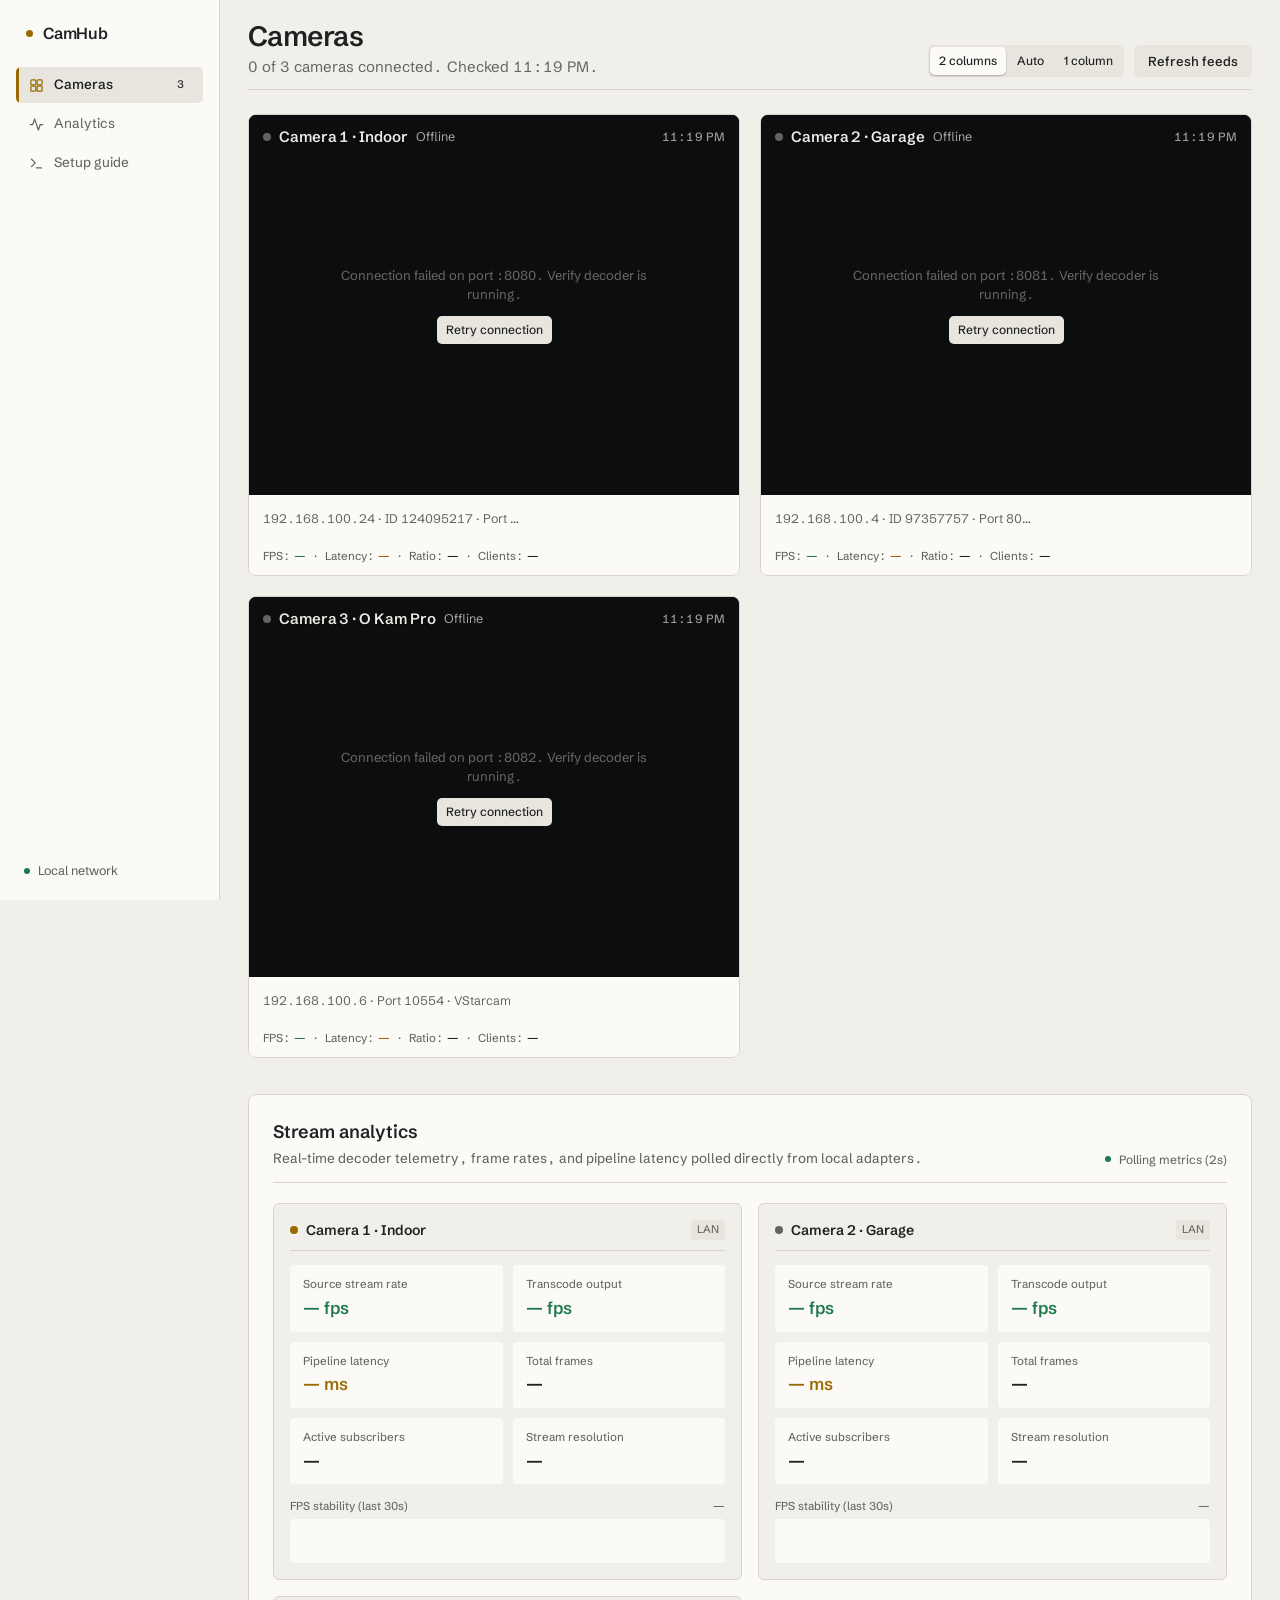
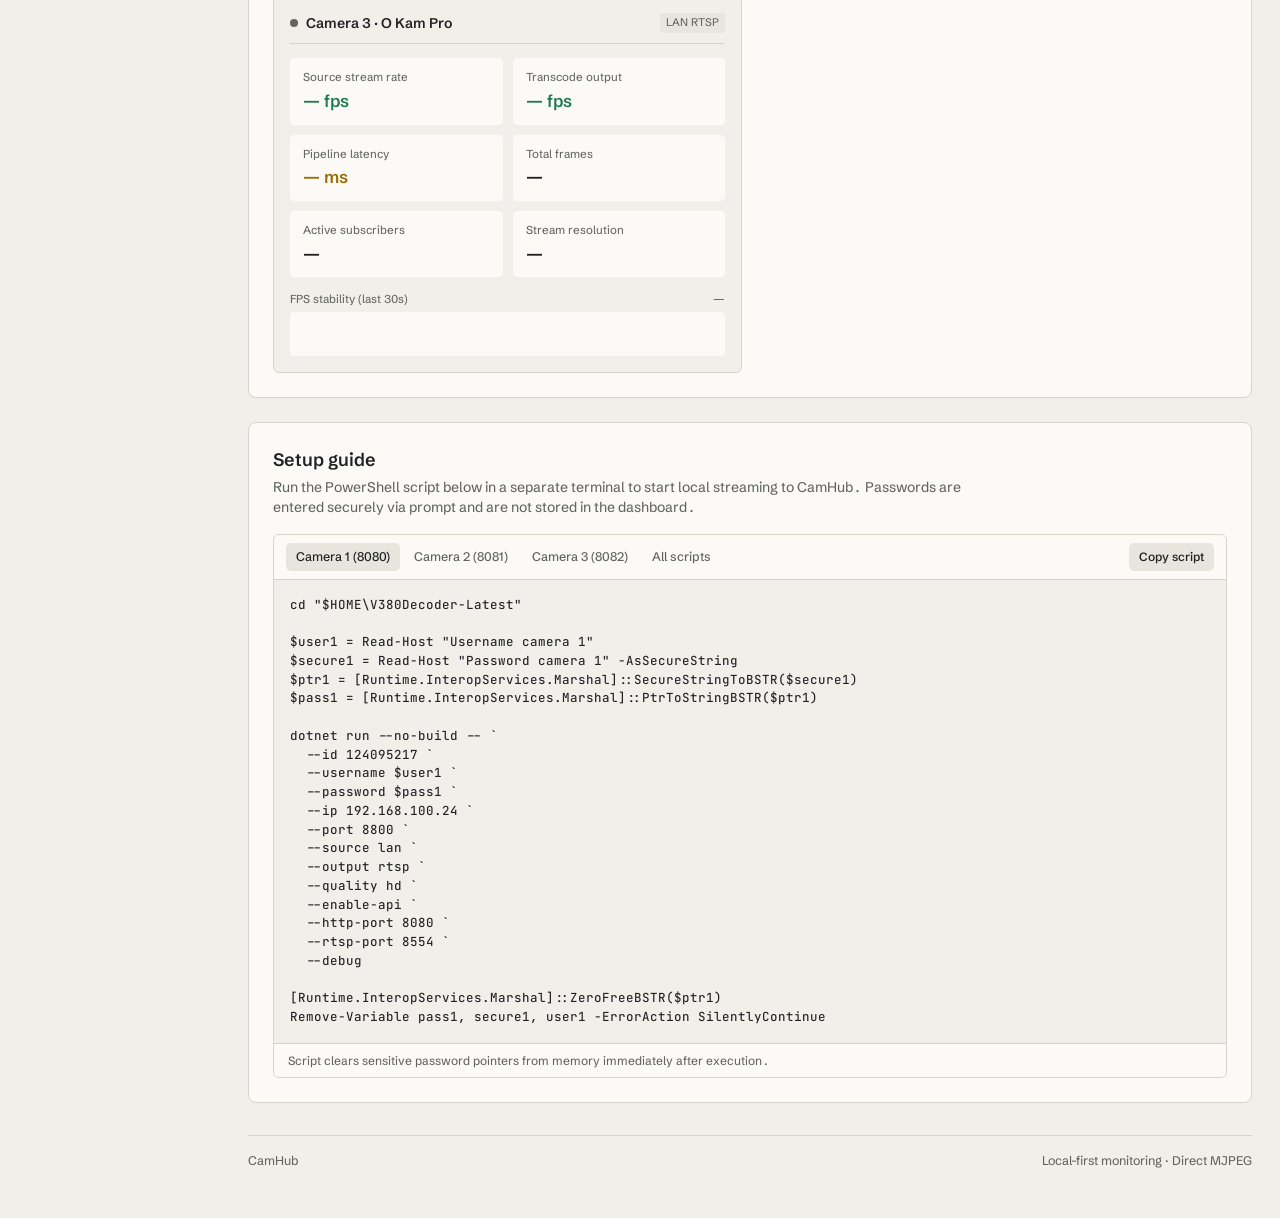
==== index.html @ 79a387f8 "feat(okam): integrate O-Kam Pro / VStarcam camera with local RTSP-to-MJPEG adapter on port 8082" ====
<!doctype html>
<html lang="en">
<head>
  <meta charset="utf-8" />
  <meta name="viewport" content="width=device-width, initial-scale=1" />
  <meta name="theme-color" content="#1a1c1e" />
  <title>CamHub</title>
  <link rel="preconnect" href="https://fonts.googleapis.com">
  <link rel="preconnect" href="https://fonts.gstatic.com" crossorigin>
  <link href="https://fonts.googleapis.com/css2?family=Schibsted+Grotesk:ital,wght@0,400..900;1,400..900&family=JetBrains+Mono:wght@400;500&display=swap" rel="stylesheet">
  <link rel="stylesheet" href="styles.css" />
</head>
<body>
  <div class="app-shell">
    <aside class="sidebar">
      <div class="brand">
        <span class="brand-dot"></span>
        <span class="brand-title">CamHub</span>
      </div>

      <nav class="nav" aria-label="Main navigation">
        <a class="nav-link active" href="#overview">
          <span class="nav-icon">
            <svg width="15" height="15" viewBox="0 0 24 24" fill="none" stroke="currentColor" stroke-width="2" stroke-linecap="round" stroke-linejoin="round">
              <rect x="3" y="3" width="8" height="8" rx="1.5"></rect>
              <rect x="13" y="3" width="8" height="8" rx="1.5"></rect>
              <rect x="3" y="13" width="8" height="8" rx="1.5"></rect>
              <rect x="13" y="13" width="8" height="8" rx="1.5"></rect>
            </svg>
          </span>
          <span class="nav-label">Cameras</span>
          <span class="nav-count" id="nav-camera-count">3</span>
        </a>
        <a class="nav-link" href="#analytics">
          <span class="nav-icon">
            <svg width="15" height="15" viewBox="0 0 24 24" fill="none" stroke="currentColor" stroke-width="2" stroke-linecap="round" stroke-linejoin="round">
              <polyline points="22 12 18 12 15 21 9 3 6 12 2 12"></polyline>
            </svg>
          </span>
          <span class="nav-label">Analytics</span>
        </a>
        <a class="nav-link" href="#setup">
          <span class="nav-icon">
            <svg width="15" height="15" viewBox="0 0 24 24" fill="none" stroke="currentColor" stroke-width="2" stroke-linecap="round" stroke-linejoin="round">
              <polyline points="4 17 10 11 4 5"></polyline>
              <line x1="12" y1="19" x2="20" y2="19"></line>
            </svg>
          </span>
          <span class="nav-label">Setup guide</span>
        </a>
      </nav>

      <div class="sidebar-bottom">
        <div class="mode-pill">
          <span class="mode-dot"></span>
          <span class="mode-text">Local network</span>
        </div>
      </div>
    </aside>

    <main class="main-content" id="overview">
      <header class="topbar">
        <div class="topbar-main">
          <h1 class="page-title">Cameras</h1>
          <p class="status-sentence" id="status-sentence">Checking camera feeds…</p>
        </div>
        <div class="topbar-actions">
          <div class="view-switch" role="group" aria-label="Grid layout">
            <button class="button button-small view-btn active" data-layout="2col" type="button" title="Large dual feed view">2 columns</button>
            <button class="button button-small view-btn" data-layout="auto" type="button" title="Adaptive grid">Auto</button>
            <button class="button button-small view-btn" data-layout="1col" type="button" title="Single column cinema view">1 column</button>
          </div>
          <button class="button" id="refresh-all" type="button">Refresh feeds</button>
        </div>
      </header>

      <section class="camera-grid density-2col" id="camera-grid" aria-label="Camera feeds"></section>

      <section class="analytics-panel" id="analytics">
        <div class="analytics-header">
          <div>
            <h2 class="analytics-title">Stream analytics</h2>
            <p class="analytics-description">Real-time decoder telemetry, frame rates, and pipeline latency polled directly from local adapters.</p>
          </div>
          <div class="analytics-status">
            <span class="analytics-indicator"></span>
            <span class="analytics-status-text" id="analytics-status-text">Polling metrics (2s)</span>
          </div>
        </div>

        <div class="analytics-cards" id="analytics-cards">
          <!-- Dynamically populated per camera -->
        </div>
      </section>

      <section class="setup-panel" id="setup">
        <div class="setup-header">
          <h2 class="setup-title">Setup guide</h2>
          <p class="setup-description">Run the PowerShell script below in a separate terminal to start local streaming to CamHub. Passwords are entered securely via prompt and are not stored in the dashboard.</p>
        </div>
        <div class="setup-code">
          <div class="code-title">
            <div class="code-tabs">
              <button class="code-tab active" data-script-tab="cam1" type="button">Camera 1 (8080)</button>
              <button class="code-tab" data-script-tab="cam2" type="button">Camera 2 (8081)</button>
              <button class="code-tab" data-script-tab="okam" type="button">Camera 3 (8082)</button>
              <button class="code-tab" data-script-tab="all" type="button">All scripts</button>
            </div>
            <button class="button code-copy-btn" id="copy-script-btn" type="button">Copy script</button>
          </div>
          <pre><code id="setup-script-code"></code></pre>
          <div class="code-note">Script clears sensitive password pointers from memory immediately after execution.</div>
        </div>
      </section>

      <footer class="footer">
        <span>CamHub</span>
        <span>Local-first monitoring · Direct MJPEG</span>
      </footer>
    </main>
  </div>

  <dialog id="config-dialog" class="config-dialog">
    <form method="dialog" id="config-form">
      <div class="dialog-head">
        <h2 id="dialog-title">Configure camera</h2>
        <button class="icon-button" value="cancel" aria-label="Close" type="button" id="close-dialog-btn">✕</button>
      </div>
      <input type="hidden" id="camera-id" />

      <div class="form-group">
        <label for="camera-name">Display name</label>
        <input id="camera-name" maxlength="60" required placeholder="e.g. Camera 1 · Indoor" />
      </div>

      <div class="form-group">
        <label for="camera-location">Details line</label>
        <input id="camera-location" maxlength="80" required placeholder="e.g. 192.168.100.24 · ID 124095217 · Port 8080" />
      </div>

      <div class="form-group">
        <label for="camera-brand">Brand / adapter</label>
        <input id="camera-brand" maxlength="60" required placeholder="e.g. V380 Pro / V380Decoder" />
      </div>

      <div class="form-group">
        <label for="camera-url">Stream URL (MJPEG)</label>
        <input id="camera-url" type="url" placeholder="http://192.168.100.11:8080/stream.mjpg" />
      </div>

      <div class="form-group">
        <label for="camera-snapshot">Snapshot URL (optional)</label>
        <input id="camera-snapshot" type="url" placeholder="http://192.168.100.11:8080/snapshot" />
      </div>

      <p class="form-hint">Settings are saved locally in this browser. Never enter a URL containing passwords.</p>

      <div class="dialog-actions">
        <button class="button" value="cancel" type="button" id="cancel-dialog-btn">Cancel</button>
        <button class="button button-accent" id="save-camera" type="submit">Save camera</button>
      </div>
    </form>
  </dialog>

  <script src="app.js"></script>
</body>
</html>
---- styles.css ----
/* CamHub — Design System Inspiration
   Graphite quiet control room. Feeds are primary.
   Sentence case everywhere. No glows or gradients. */

:root {
  color-scheme: dark;
  --bg: #1a1c1e;
  --panel: #222527;
  --raise: #2a2d30;
  --raise-hover: #32363a;
  --line: #34383b;
  --line-light: #44494e;
  --text: #ece9e3;
  --muted: #9b9e9a;
  --live: #6fcf97;
  --accent: #e9b44c;
  --video: #0c0d0e;
  --shadow: 0 1px 0 rgb(0 0 0 / .25), 0 8px 24px -12px rgb(0 0 0 / .5);

  --font-sans: 'Schibsted Grotesk', system-ui, -apple-system, BlinkMacSystemFont, 'Segoe UI', Roboto, sans-serif;
  --font-mono: 'JetBrains Mono', ui-monospace, SFMono-Regular, Menlo, Monaco, Consolas, monospace;

  --radius-ctrl: 5px;
  --radius-tile: 8px;
  --radius-dot: 999px;
  --rail-width: 220px;
}

@media (prefers-color-scheme: light) {
  :root {
    color-scheme: light;
    --bg: #f1efea;
    --panel: #fbfaf7;
    --raise: #e8e5de;
    --raise-hover: #dfdbd2;
    --line: #d8d4cb;
    --line-light: #c8c3b8;
    --text: #1f2123;
    --muted: #62655f;
    --live: #1f7a4d;
    --accent: #9a6a00;
    --video: #0c0d0e;
    --shadow: 0 1px 0 rgb(0 0 0 / .08), 0 8px 24px -12px rgb(0 0 0 / .15);
  }
}

*, *::before, *::after {
  box-sizing: border-box;
}

html {
  scroll-behavior: smooth;
  font-size: 14px;
}

body {
  margin: 0;
  background-color: var(--bg);
  color: var(--text);
  font-family: var(--font-sans);
  font-size: 14px;
  font-weight: 450;
  line-height: 1.45;
  font-variant-numeric: tabular-nums;
  -webkit-font-smoothing: antialiased;
  -moz-osx-font-smoothing: grayscale;
}

/* App Shell */
.app-shell {
  display: grid;
  grid-template-columns: var(--rail-width) minmax(0, 1fr);
  min-height: 100vh;
}

/* 220px Rail / Sidebar */
.sidebar {
  background-color: var(--panel);
  border-right: 1px solid var(--line);
  padding: 24px 16px 20px;
  display: flex;
  flex-direction: column;
  position: sticky;
  top: 0;
  height: 100vh;
  user-select: none;
}

.brand {
  display: flex;
  align-items: center;
  gap: 10px;
  margin-bottom: 24px;
  padding: 0 10px;
}

.brand-dot {
  width: 7px;
  height: 7px;
  border-radius: var(--radius-dot);
  background-color: var(--accent);
}

.brand-title {
  font-size: 16px;
  font-weight: 600;
  line-height: 1.2;
  letter-spacing: -0.015em;
  color: var(--text);
}

.nav {
  display: flex;
  flex-direction: column;
  gap: 3px;
}

.nav-link {
  height: 36px;
  display: flex;
  align-items: center;
  gap: 10px;
  padding: 0 12px;
  border-radius: var(--radius-ctrl);
  color: var(--muted);
  text-decoration: none;
  font-size: 13.5px;
  font-weight: 450;
  transition: background-color 0.12s ease, color 0.12s ease;
  position: relative;
  overflow: hidden;
  user-select: none;
}

.nav-link:hover {
  background-color: var(--raise);
  color: var(--text);
}

.nav-link.active {
  background-color: var(--raise);
  color: var(--text);
  font-weight: 550;
}

.nav-link.active::before {
  content: "";
  position: absolute;
  left: 0;
  top: 0;
  bottom: 0;
  width: 3px;
  background-color: var(--accent);
}

.nav-icon {
  width: 16px;
  height: 16px;
  display: flex;
  align-items: center;
  justify-content: center;
  color: var(--muted);
  flex-shrink: 0;
  transition: color 0.12s ease;
}

.nav-link:hover .nav-icon {
  color: var(--text);
}

.nav-link.active .nav-icon {
  color: var(--accent);
}

.nav-label {
  flex: 1;
  white-space: nowrap;
}

.nav-count {
  font-size: 11px;
  font-weight: 500;
  font-variant-numeric: tabular-nums;
  color: var(--muted);
  background: rgba(255, 255, 255, 0.05);
  padding: 1px 6px;
  border-radius: var(--radius-dot);
  border: 1px solid rgba(255, 255, 255, 0.04);
}

.nav-link.active .nav-count {
  color: var(--text);
  background: rgba(255, 255, 255, 0.1);
}

.sidebar-bottom {
  margin-top: auto;
  padding: 12px 8px 0;
}

.mode-pill {
  display: inline-flex;
  align-items: center;
  gap: 8px;
  font-size: 12.5px;
  color: var(--muted);
}

.mode-dot {
  width: 6px;
  height: 6px;
  border-radius: var(--radius-dot);
  background-color: var(--live);
}

/* Expanded Main Content Area */
.main-content {
  padding: 20px 28px 48px;
  display: flex;
  flex-direction: column;
  gap: 24px;
  width: 100%;
  max-width: none;
}

/* One-line Header */
.topbar {
  display: flex;
  align-items: flex-end;
  justify-content: space-between;
  gap: 16px;
  padding-bottom: 12px;
  border-bottom: 1px solid var(--line);
}

.topbar-main {
  display: flex;
  flex-direction: column;
  gap: 4px;
}

.page-title {
  margin: 0;
  font-size: 28px;
  font-weight: 600;
  line-height: 1.15;
  letter-spacing: -0.02em;
  text-wrap: balance;
  color: var(--text);
}

.status-sentence {
  margin: 0;
  font-size: 15px;
  font-weight: 400;
  line-height: 1.4;
  color: var(--muted);
}

.topbar-actions {
  display: flex;
  align-items: center;
  gap: 10px;
}

/* View Switcher */
.view-switch {
  display: inline-flex;
  align-items: center;
  background-color: var(--raise);
  border-radius: var(--radius-ctrl);
  padding: 2px;
  gap: 2px;
}

.view-btn {
  height: 28px;
  padding: 0 10px;
  border-radius: 4px;
  background: transparent;
  color: var(--muted);
  border: none;
  font-family: inherit;
  font-size: 12px;
  font-weight: 500;
  cursor: pointer;
  transition: background-color 0.12s ease, color 0.12s ease;
}

.view-btn:hover {
  color: var(--text);
}

.view-btn.active {
  background-color: var(--panel);
  color: var(--text);
  box-shadow: 0 1px 2px rgba(0, 0, 0, 0.25);
}

/* Buttons */
.button {
  height: 32px;
  padding: 0 14px;
  border-radius: var(--radius-ctrl);
  background-color: var(--raise);
  color: var(--text);
  border: none;
  font-family: inherit;
  font-size: 13px;
  font-weight: 550;
  line-height: 1;
  display: inline-flex;
  align-items: center;
  justify-content: center;
  gap: 6px;
  cursor: pointer;
  text-decoration: none;
  transition: background-color 0.12s ease, transform 0.08s ease, outline-color 0.12s ease;
  user-select: none;
}

.button:hover {
  background-color: var(--raise-hover);
}

.button:active {
  transform: scale(0.96);
}

.button:focus-visible {
  outline: 2px solid var(--accent);
  outline-offset: 2px;
}

.button-small {
  height: 28px;
  padding: 0 9px;
  font-size: 12px;
  font-weight: 500;
  border-radius: var(--radius-ctrl);
}

.button-accent {
  background-color: var(--accent);
  color: #1a1c1e;
}

.button-accent:hover {
  filter: brightness(1.08);
}

.icon-button {
  width: 32px;
  height: 32px;
  border-radius: var(--radius-ctrl);
  background-color: transparent;
  color: var(--muted);
  border: none;
  display: grid;
  place-items: center;
  cursor: pointer;
  font-size: 14px;
  transition: background-color 0.12s ease, color 0.12s ease;
}

.icon-button:hover {
  background-color: var(--raise);
  color: var(--text);
}

.icon-button:focus-visible {
  outline: 2px solid var(--accent);
  outline-offset: 2px;
}

/* Feed Grid with Layout Densities */
.camera-grid {
  display: grid;
  gap: 20px;
  align-items: start;
}

.camera-grid.density-2col {
  grid-template-columns: repeat(2, minmax(0, 1fr));
}

.camera-grid.density-auto {
  grid-template-columns: repeat(auto-fit, minmax(420px, 1fr));
}

.camera-grid.density-1col {
  grid-template-columns: 1fr;
  max-width: 1100px;
  margin: 0 auto;
  width: 100%;
}

/* Feed Tile */
.camera-card {
  background-color: var(--panel);
  border: 1px solid var(--line);
  border-radius: var(--radius-tile);
  overflow: hidden;
  display: flex;
  flex-direction: column;
  transition: border-color 0.15s ease, box-shadow 0.15s ease;
  position: relative;
}

.camera-card:hover {
  border-color: var(--line-light);
  box-shadow: var(--shadow);
}

/* Focus mode: full row expansion */
.camera-card.is-focused {
  grid-column: 1 / -1 !important;
}

.camera-card.is-unconfigured {
  border-style: dashed;
}

/* Video Frame Area: Adaptive Stream Ratio */
.video-container {
  background-color: var(--video);
  position: relative;
  width: 100%;
  display: flex;
  align-items: center;
  justify-content: center;
  overflow: hidden;
  outline: 1px solid rgba(255, 255, 255, 0.1);
  aspect-ratio: var(--stream-ratio, auto);
  min-height: 380px;
  max-height: 82vh;
  cursor: pointer;
}

.camera-card.is-focused .video-container {
  max-height: 85vh;
  min-height: 480px;
}

.camera-feed {
  width: 100%;
  height: 100%;
  object-fit: contain;
  display: block;
}

.camera-feed.is-hidden {
  display: none;
}

/* Top Scrim with Title & Status Overlay */
.tile-scrim {
  position: absolute;
  top: 0;
  left: 0;
  right: 0;
  background: linear-gradient(to bottom, rgba(12, 13, 14, 0.85) 0%, rgba(12, 13, 14, 0) 100%);
  padding: 12px 14px 28px;
  pointer-events: none;
  z-index: 2;
}

.tile-status-bar {
  display: flex;
  align-items: center;
  justify-content: space-between;
  gap: 12px;
}

.tile-title-group {
  display: flex;
  align-items: center;
  gap: 8px;
  min-width: 0;
}

.status-dot {
  width: 8px;
  height: 8px;
  border-radius: var(--radius-dot);
  background-color: var(--muted);
  flex-shrink: 0;
}

.status-dot.online {
  background-color: var(--live);
}

.status-dot.connecting {
  background-color: var(--accent);
}

.status-dot.offline,
.status-dot.unconfigured {
  background-color: var(--muted);
}

.tile-title {
  margin: 0;
  font-size: 15px;
  font-weight: 600;
  line-height: 1.3;
  letter-spacing: -0.005em;
  color: #ece9e3;
  white-space: nowrap;
  overflow: hidden;
  text-overflow: ellipsis;
  text-shadow: 0 1px 2px rgba(0, 0, 0, 0.6);
}

.status-text {
  font-size: 12.5px;
  font-weight: 400;
  color: rgba(236, 233, 227, 0.7);
  white-space: nowrap;
}

.tile-micro-group {
  display: flex;
  align-items: center;
  gap: 8px;
  flex-shrink: 0;
}

.ratio-badge {
  font-size: 11px;
  font-weight: 500;
  color: rgba(236, 233, 227, 0.7);
  background: rgba(255, 255, 255, 0.08);
  padding: 2px 5px;
  border-radius: 3px;
  font-variant-numeric: tabular-nums;
}

.tile-micro {
  font-size: 12px;
  font-weight: 500;
  line-height: 1;
  letter-spacing: 0.01em;
  color: rgba(236, 233, 227, 0.65);
  font-variant-numeric: tabular-nums;
}

/* Offline / Placeholder View */
.feed-placeholder {
  position: absolute;
  inset: 0;
  display: flex;
  flex-direction: column;
  align-items: center;
  justify-content: center;
  padding: 24px;
  text-align: center;
  background-color: var(--video);
  z-index: 1;
}

.feed-placeholder.is-hidden {
  display: none;
}

.placeholder-content {
  display: flex;
  flex-direction: column;
  align-items: center;
  gap: 12px;
  max-width: 320px;
}

.placeholder-message {
  margin: 0;
  font-size: 13px;
  line-height: 1.45;
  color: var(--muted);
}

/* Details Line & Live Telemetry Strip Under Video */
.tile-footer {
  padding: 10px 14px;
  background-color: var(--panel);
  display: flex;
  flex-direction: column;
  gap: 8px;
}

.tile-footer-top {
  display: flex;
  align-items: center;
  justify-content: space-between;
  gap: 12px;
}

.tile-details {
  min-width: 0;
  flex: 1;
}

.details-text {
  font-size: 12.5px;
  font-weight: 400;
  line-height: 1.4;
  color: var(--muted);
  white-space: nowrap;
  overflow: hidden;
  text-overflow: ellipsis;
  display: block;
}

/* Actions reveal on hover/focus */
.tile-actions {
  display: flex;
  align-items: center;
  gap: 6px;
  opacity: 0;
  transition: opacity 0.15s ease;
  flex-shrink: 0;
}

.camera-card:hover .tile-actions,
.camera-card:focus-within .tile-actions {
  opacity: 1;
}

@media (hover: none) {
  .tile-actions {
    opacity: 1;
  }
}

/* Per-tile live telemetry pill bar */
.tile-telemetry {
  display: flex;
  align-items: center;
  gap: 8px;
  padding-top: 6px;
  border-top: 1px solid rgba(255, 255, 255, 0.05);
  font-size: 11.5px;
  color: var(--muted);
  flex-wrap: wrap;
}

.telemetry-item {
  display: inline-flex;
  align-items: center;
  gap: 4px;
}

.telemetry-val {
  color: var(--text);
  font-weight: 500;
  font-variant-numeric: tabular-nums;
}

.telemetry-val.accent {
  color: var(--accent);
}

.telemetry-val.live {
  color: var(--live);
}

/* Analytics Section */
.analytics-panel {
  background-color: var(--panel);
  border: 1px solid var(--line);
  border-radius: var(--radius-tile);
  padding: 24px;
  display: flex;
  flex-direction: column;
  gap: 20px;
  margin-top: 12px;
}

.analytics-header {
  display: flex;
  align-items: flex-end;
  justify-content: space-between;
  gap: 16px;
  border-bottom: 1px solid var(--line);
  padding-bottom: 14px;
}

.analytics-title {
  margin: 0;
  font-size: 18px;
  font-weight: 600;
  color: var(--text);
}

.analytics-description {
  margin: 4px 0 0;
  font-size: 13.5px;
  color: var(--muted);
}

.analytics-status {
  display: inline-flex;
  align-items: center;
  gap: 8px;
  font-size: 12px;
  color: var(--muted);
}

.analytics-indicator {
  width: 6px;
  height: 6px;
  border-radius: 50%;
  background-color: var(--live);
}

.analytics-cards {
  display: grid;
  grid-template-columns: repeat(auto-fit, minmax(360px, 1fr));
  gap: 16px;
}

.metric-card {
  background-color: var(--bg);
  border: 1px solid var(--line);
  border-radius: 6px;
  padding: 16px;
  display: flex;
  flex-direction: column;
  gap: 14px;
}

.metric-card-head {
  display: flex;
  align-items: center;
  justify-content: space-between;
  border-bottom: 1px solid var(--line);
  padding-bottom: 10px;
}

.metric-card-title {
  font-size: 14px;
  font-weight: 600;
  color: var(--text);
  display: flex;
  align-items: center;
  gap: 8px;
}

.metric-card-chip {
  font-size: 11px;
  padding: 2px 6px;
  border-radius: 3px;
  background-color: var(--raise);
  color: var(--muted);
}

.metric-grid {
  display: grid;
  grid-template-columns: repeat(2, 1fr);
  gap: 10px;
}

.metric-item {
  display: flex;
  flex-direction: column;
  gap: 3px;
  background-color: var(--panel);
  padding: 10px 12px;
  border-radius: 4px;
  border: 1px solid rgba(255, 255, 255, 0.03);
}

.metric-label {
  font-size: 11.5px;
  color: var(--muted);
}

.metric-value {
  font-size: 17px;
  font-weight: 600;
  color: var(--text);
  font-variant-numeric: tabular-nums;
}

.metric-value.live {
  color: var(--live);
}

.metric-value.latency {
  color: var(--accent);
}

/* Sparkline Chart */
.sparkline-wrap {
  display: flex;
  flex-direction: column;
  gap: 4px;
}

.sparkline-label {
  display: flex;
  align-items: center;
  justify-content: space-between;
  font-size: 11.5px;
  color: var(--muted);
}

.sparkline-svg {
  width: 100%;
  height: 44px;
  background-color: var(--panel);
  border-radius: 4px;
  border: 1px solid rgba(255, 255, 255, 0.03);
}

/* Setup Guide Section */
.setup-panel {
  background-color: var(--panel);
  border: 1px solid var(--line);
  border-radius: var(--radius-tile);
  padding: 24px;
  display: flex;
  flex-direction: column;
  gap: 16px;
}

.setup-header {
  display: flex;
  flex-direction: column;
  gap: 4px;
}

.setup-title {
  margin: 0;
  font-size: 18px;
  font-weight: 600;
  color: var(--text);
}

.setup-description {
  margin: 0;
  font-size: 14px;
  color: var(--muted);
  max-width: 720px;
}

.setup-code {
  border: 1px solid var(--line);
  border-radius: 6px;
  overflow: hidden;
  background-color: var(--bg);
}

.code-title {
  display: flex;
  align-items: center;
  justify-content: space-between;
  padding: 8px 12px;
  background-color: var(--panel);
  border-bottom: 1px solid var(--line);
}

.code-tabs {
  display: flex;
  gap: 4px;
}

.code-tab {
  height: 28px;
  padding: 0 10px;
  border-radius: var(--radius-ctrl);
  background: transparent;
  color: var(--muted);
  border: none;
  font-family: inherit;
  font-size: 12.5px;
  font-weight: 500;
  cursor: pointer;
  transition: background-color 0.12s ease, color 0.12s ease;
}

.code-tab:hover {
  color: var(--text);
}

.code-tab.active {
  background-color: var(--raise);
  color: var(--text);
}

.code-copy-btn {
  height: 28px;
  font-size: 12px;
  padding: 0 10px;
}

pre {
  margin: 0;
  padding: 16px;
  overflow-x: auto;
  font-family: var(--font-mono);
  font-size: 12.5px;
  line-height: 1.5;
  color: var(--text);
}

code {
  font-family: inherit;
}

.code-note {
  padding: 8px 14px;
  font-size: 12px;
  color: var(--muted);
  border-top: 1px solid var(--line);
  background-color: var(--panel);
}

/* Footer */
.footer {
  margin-top: 8px;
  display: flex;
  align-items: center;
  justify-content: space-between;
  font-size: 12.5px;
  color: var(--muted);
  padding-top: 16px;
  border-top: 1px solid var(--line);
}

/* Config Dialog */
.config-dialog {
  border: 1px solid var(--line);
  background-color: var(--panel);
  color: var(--text);
  border-radius: var(--radius-tile);
  box-shadow: var(--shadow);
  padding: 0;
  width: min(480px, 92vw);
}

.config-dialog::backdrop {
  background-color: rgba(0, 0, 0, 0.65);
  backdrop-filter: blur(2px);
}

.config-dialog form {
  padding: 24px;
  display: flex;
  flex-direction: column;
  gap: 16px;
}

.dialog-head {
  display: flex;
  align-items: center;
  justify-content: space-between;
  border-bottom: 1px solid var(--line);
  padding-bottom: 12px;
  margin-bottom: 4px;
}

.dialog-head h2 {
  margin: 0;
  font-size: 17px;
  font-weight: 600;
  color: var(--text);
}

.form-group {
  display: flex;
  flex-direction: column;
  gap: 6px;
}

label {
  font-size: 13px;
  font-weight: 500;
  color: var(--muted);
}

input {
  height: 36px;
  border-radius: var(--radius-ctrl);
  border: 1px solid var(--line);
  background-color: var(--bg);
  color: var(--text);
  padding: 0 12px;
  font-family: inherit;
  font-size: 13.5px;
  outline: none;
  transition: border-color 0.12s ease;
}

input[type="url"] {
  font-family: var(--font-mono);
  font-size: 12.5px;
}

input:focus {
  border-color: var(--accent);
}

.form-hint {
  margin: 0;
  font-size: 12px;
  color: var(--muted);
  line-height: 1.4;
}

.dialog-actions {
  display: flex;
  align-items: center;
  justify-content: flex-end;
  gap: 8px;
  margin-top: 8px;
}

/* Responsive Behavior */
@media (max-width: 1080px) {
  .camera-grid.density-2col {
    grid-template-columns: 1fr;
  }
}

@media (max-width: 720px) {
  .app-shell {
    grid-template-columns: 1fr;
  }

  .sidebar {
    height: auto;
    position: static;
    flex-direction: row;
    align-items: center;
    justify-content: space-between;
    padding: 12px 16px;
    border-right: none;
    border-bottom: 1px solid var(--line);
  }

  .brand {
    margin-bottom: 0;
  }

  .nav {
    flex-direction: row;
  }

  .sidebar-bottom {
    display: none;
  }

  .main-content {
    padding: 16px;
  }

  .camera-grid {
    grid-template-columns: 1fr !important;
  }

  .button,
  .icon-button {
    min-height: 44px;
  }

  .tile-actions {
    opacity: 1;
  }
}

/* Reduced Motion */
@media (prefers-reduced-motion: reduce) {
  *, *::before, *::after {
    animation-duration: 0.01ms !important;
    animation-iteration-count: 1 !important;
    transition-duration: 0.01ms !important;
    scroll-behavior: auto !important;
  }
}
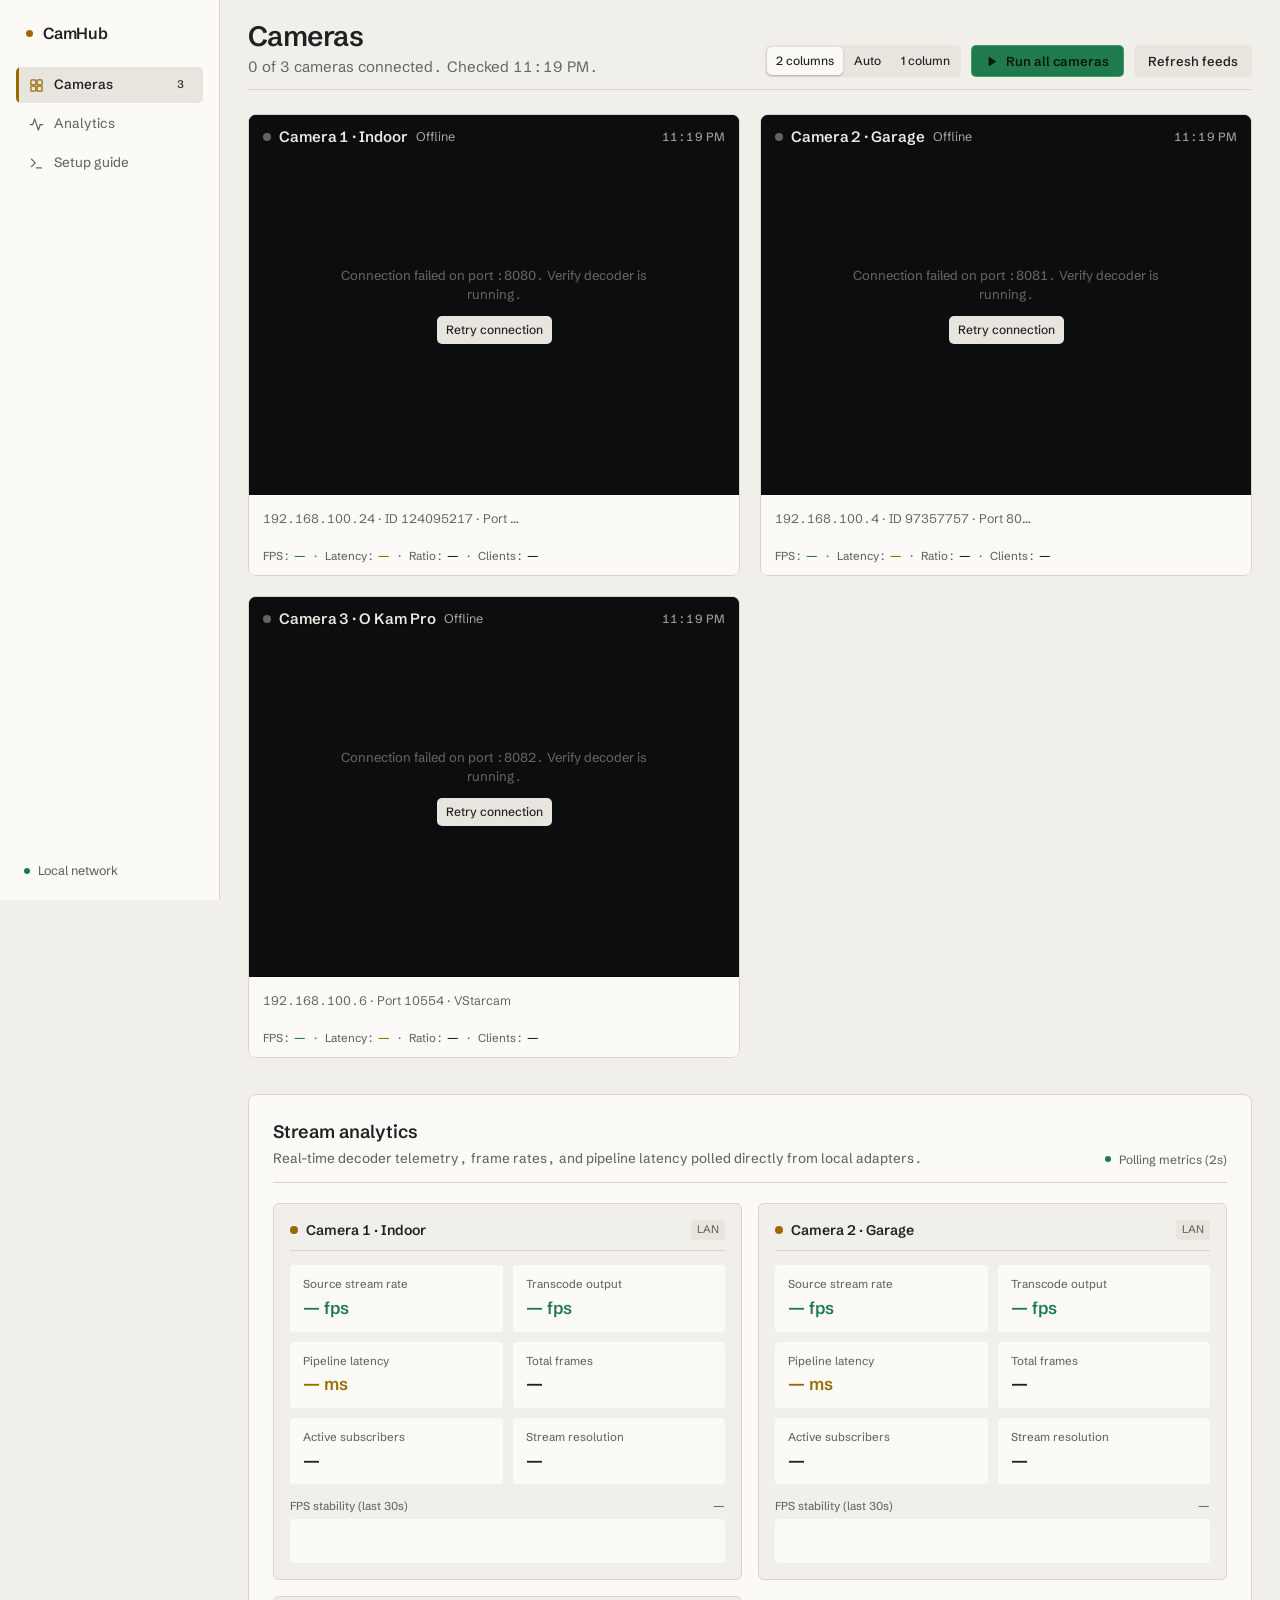
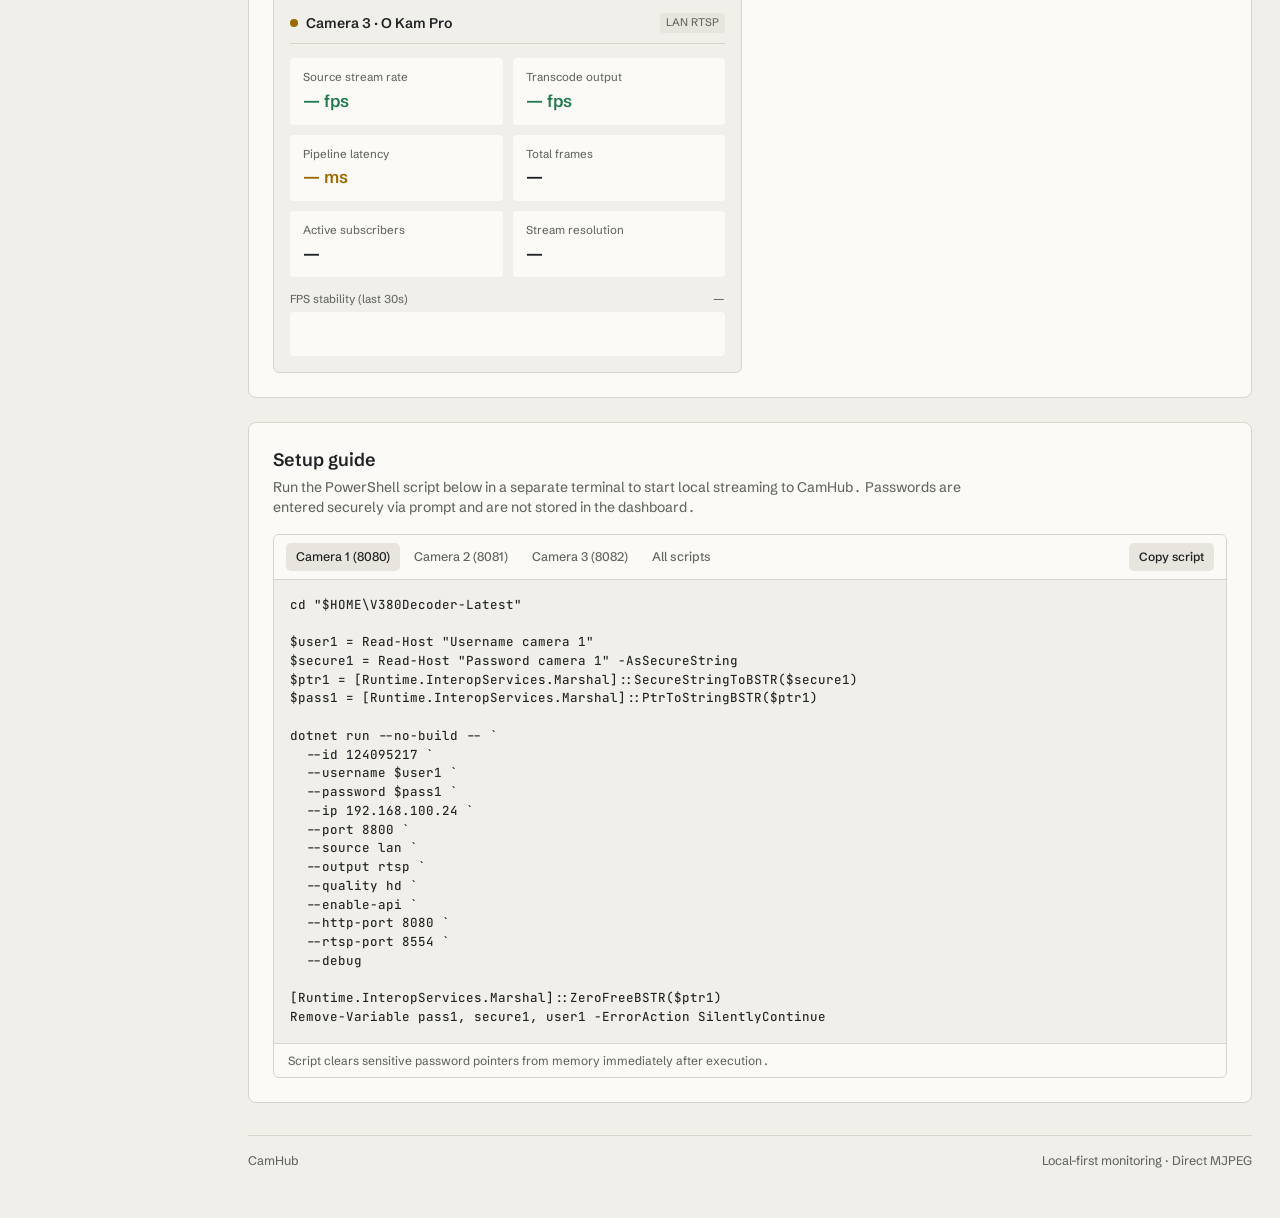
==== commit c0c4c5cf: "feat(services): add one-click 'Run all cameras' button and backend process manager in server.py" ====
--- a/index.html
+++ b/index.html
@@ -70,6 +70,12 @@
             <button class="button button-small view-btn" data-layout="auto" type="button" title="Adaptive grid">Auto</button>
             <button class="button button-small view-btn" data-layout="1col" type="button" title="Single column cinema view">1 column</button>
           </div>
+          <button class="button button-primary" id="run-all-cameras" type="button" title="Start all decoder and adapter services directly">
+            <svg class="btn-icon play-icon" width="13" height="13" viewBox="0 0 24 24" fill="currentColor">
+              <polygon points="5 3 19 12 5 21 5 3"></polygon>
+            </svg>
+            <span id="run-all-text">Run all cameras</span>
+          </button>
           <button class="button" id="refresh-all" type="button">Refresh feeds</button>
         </div>
       </header>
@@ -162,6 +168,8 @@
     </form>
   </dialog>
 
+  <div class="toast-container" id="toast-container" aria-live="polite"></div>
+
   <script src="app.js"></script>
 </body>
 </html>
--- a/styles.css
+++ b/styles.css
@@ -349,6 +349,104 @@
   filter: brightness(1.08);
 }
 
+.button-primary {
+  background-color: var(--live);
+  color: #0c150f;
+  font-weight: 600;
+  display: inline-flex;
+  align-items: center;
+  gap: 7px;
+  border: 1px solid rgba(111, 207, 151, 0.4);
+}
+
+.button-primary:hover {
+  background-color: #7ee0a8;
+  color: #0c150f;
+}
+
+.button-primary.is-running {
+  background-color: var(--raise);
+  color: var(--text);
+  border: 1px solid var(--line);
+}
+
+.button-primary.is-running:hover {
+  background-color: var(--raise-hover);
+}
+
+.button-primary.is-loading {
+  opacity: 0.85;
+  cursor: wait;
+}
+
+.btn-icon {
+  flex-shrink: 0;
+  display: inline-block;
+  vertical-align: middle;
+}
+
+.btn-spinner {
+  animation: spin 0.8s linear infinite;
+  display: inline-block;
+}
+
+@keyframes spin {
+  from { transform: rotate(0deg); }
+  to { transform: rotate(360deg); }
+}
+
+/* Toast Notifications */
+.toast-container {
+  position: fixed;
+  bottom: 24px;
+  right: 24px;
+  display: flex;
+  flex-direction: column;
+  gap: 8px;
+  z-index: 1000;
+  pointer-events: none;
+}
+
+.toast {
+  pointer-events: auto;
+  background-color: var(--panel);
+  border: 1px solid var(--line);
+  color: var(--text);
+  padding: 10px 16px;
+  border-radius: var(--radius-ctrl);
+  font-size: 13px;
+  font-weight: 500;
+  box-shadow: 0 4px 16px rgba(0, 0, 0, 0.45);
+  display: flex;
+  align-items: center;
+  gap: 10px;
+  animation: toastIn 0.18s ease-out;
+  transition: opacity 0.2s ease;
+}
+
+.toast.toast-success {
+  border-left: 3px solid var(--live);
+}
+
+.toast.toast-info {
+  border-left: 3px solid var(--accent);
+}
+
+.toast.toast-error {
+  border-left: 3px solid #eb5757;
+}
+
+@keyframes toastIn {
+  from {
+    opacity: 0;
+    transform: translateY(8px);
+  }
+  to {
+    opacity: 1;
+    transform: translateY(0);
+  }
+}
+
 .icon-button {
   width: 32px;
   height: 32px;
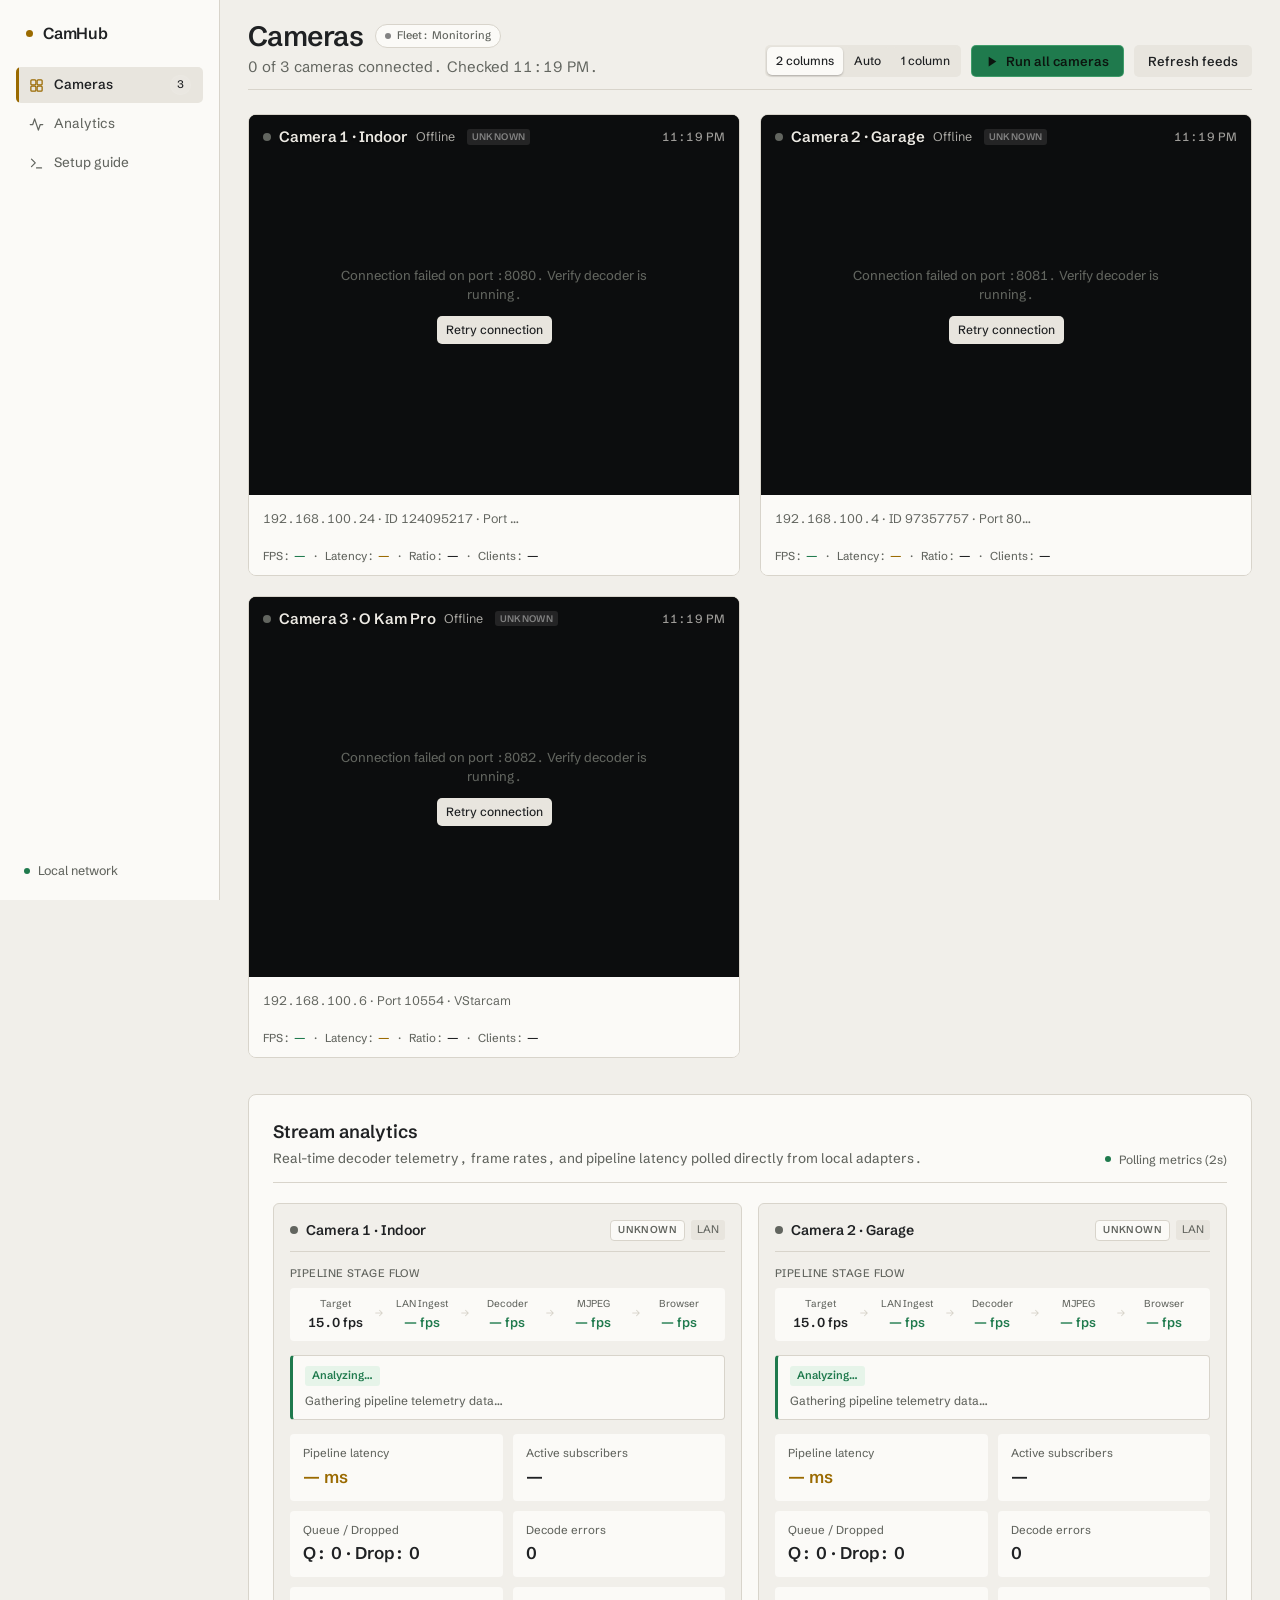
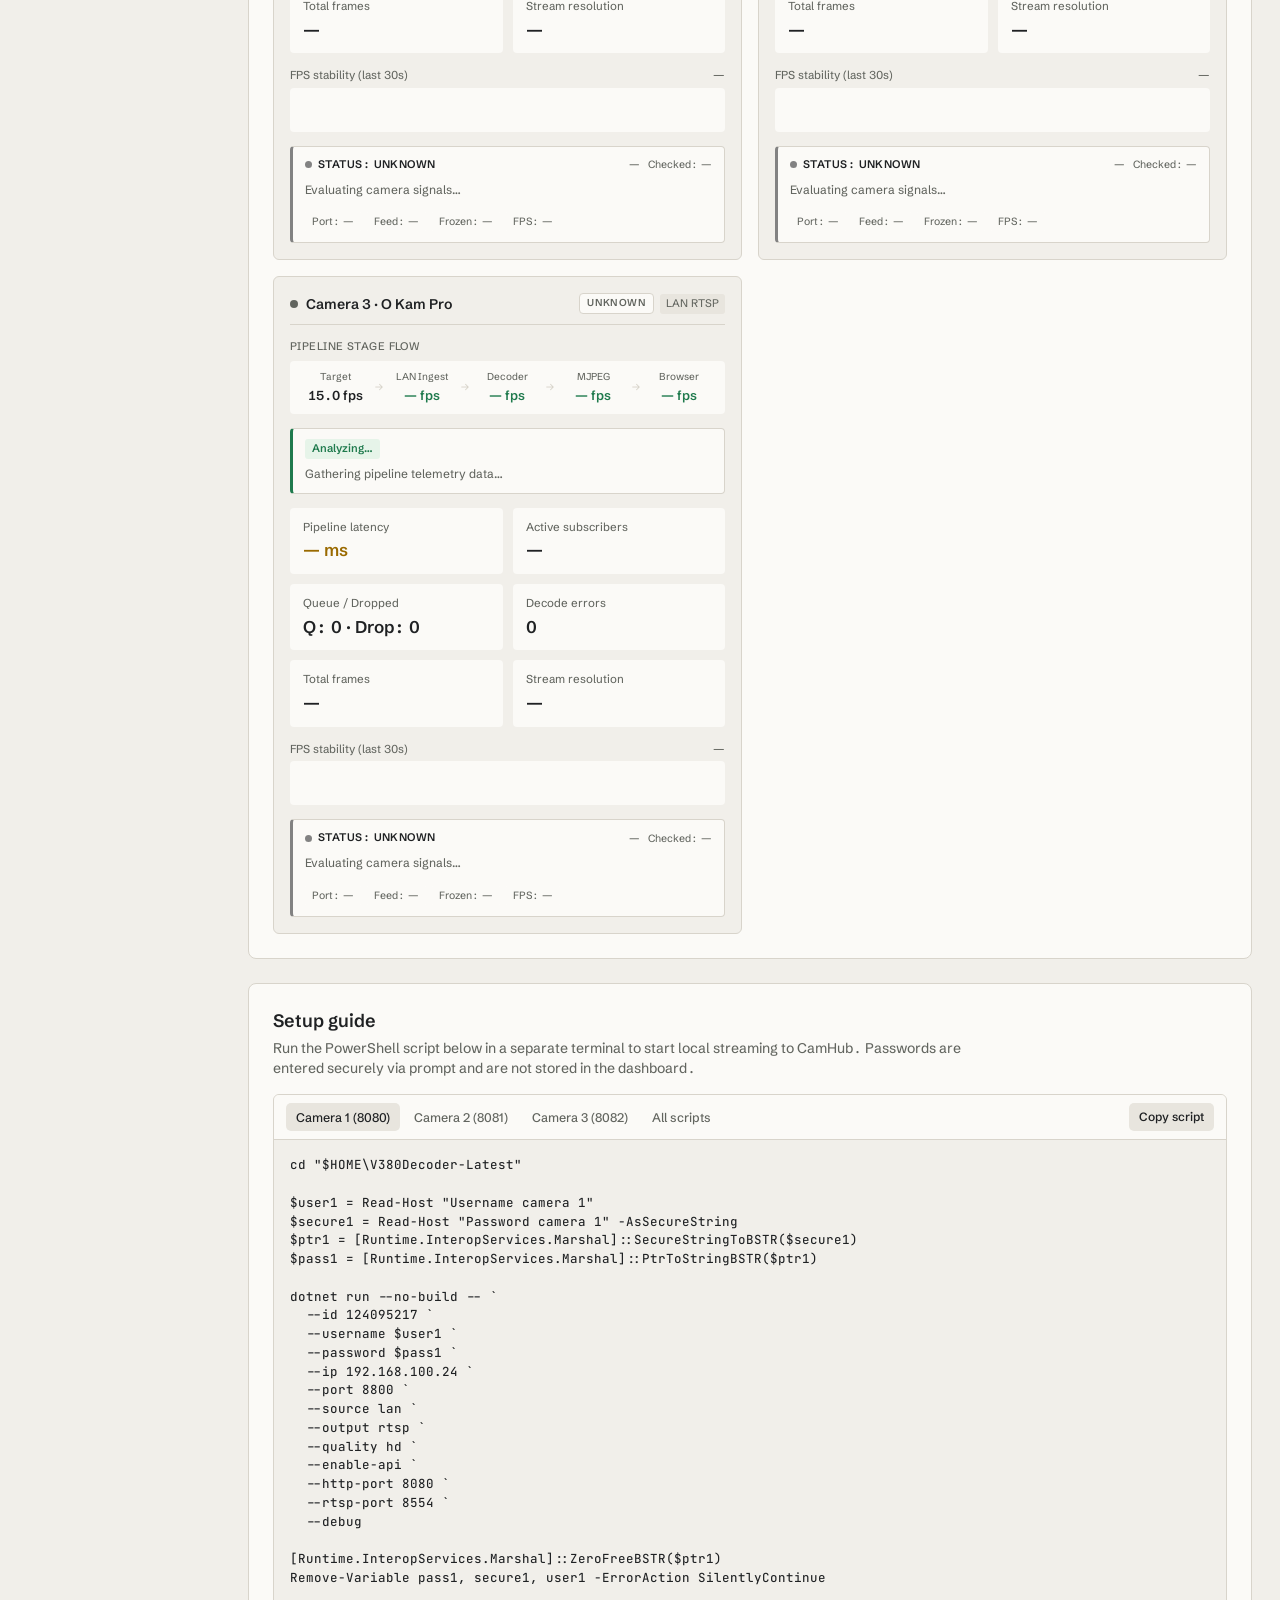
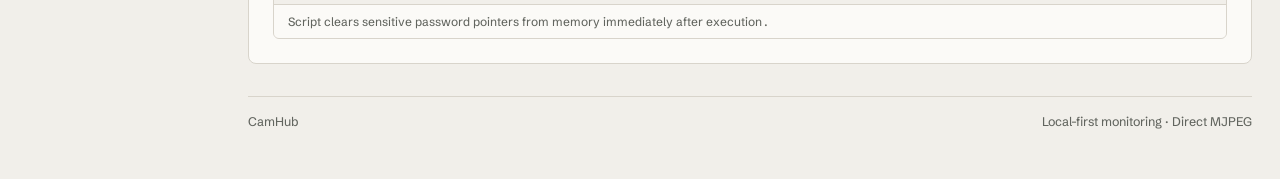
==== commit 6635068f: "feat(health): implement smart multi-signal camera health monitor with 5 states and automated diagnos" ====
--- a/index.html
+++ b/index.html
@@ -61,7 +61,13 @@
     <main class="main-content" id="overview">
       <header class="topbar">
         <div class="topbar-main">
-          <h1 class="page-title">Cameras</h1>
+          <div class="title-with-health">
+            <h1 class="page-title">Cameras</h1>
+            <div class="fleet-health-pill" id="fleet-health-pill" title="Fleet health overview">
+              <span class="fleet-health-dot" id="fleet-health-dot"></span>
+              <span class="fleet-health-text" id="fleet-health-text">Fleet: Monitoring</span>
+            </div>
+          </div>
           <p class="status-sentence" id="status-sentence">Checking camera feeds…</p>
         </div>
         <div class="topbar-actions">
--- a/styles.css
+++ b/styles.css
@@ -895,6 +895,130 @@
   gap: 4px;
 }
 
+/* Bottleneck Analyzer Pipeline & Diagnosis */
+.pipeline-section {
+  display: flex;
+  flex-direction: column;
+  gap: 6px;
+}
+
+.pipeline-title {
+  font-size: 11px;
+  font-weight: 500;
+  text-transform: uppercase;
+  letter-spacing: 0.04em;
+  color: var(--muted);
+}
+
+.pipeline-flow {
+  display: flex;
+  align-items: center;
+  justify-content: space-between;
+  background-color: var(--panel);
+  border: 1px solid rgba(255, 255, 255, 0.04);
+  border-radius: 4px;
+  padding: 8px 10px;
+  gap: 4px;
+}
+
+.stage-step {
+  display: flex;
+  flex-direction: column;
+  align-items: center;
+  gap: 2px;
+  flex: 1;
+}
+
+.stage-name {
+  font-size: 10px;
+  color: var(--muted);
+  white-space: nowrap;
+}
+
+.stage-fps {
+  font-size: 13px;
+  font-weight: 600;
+  font-variant-numeric: tabular-nums;
+  color: var(--text);
+  white-space: nowrap;
+}
+
+.stage-fps.live {
+  color: var(--live);
+}
+
+.stage-fps.warn {
+  color: var(--accent);
+}
+
+.stage-fps.bad {
+  color: #eb5757;
+}
+
+.stage-arrow {
+  color: var(--line);
+  font-size: 11px;
+  user-select: none;
+}
+
+.diagnosis-box {
+  background-color: var(--panel);
+  border: 1px solid var(--line);
+  border-left: 3px solid var(--live);
+  border-radius: 4px;
+  padding: 10px 12px;
+  display: flex;
+  flex-direction: column;
+  gap: 6px;
+  transition: border-color 0.2s ease;
+}
+
+.diagnosis-box.severity-warning {
+  border-left-color: var(--accent);
+}
+
+.diagnosis-box.severity-critical {
+  border-left-color: #eb5757;
+}
+
+.diagnosis-head {
+  display: flex;
+  align-items: center;
+  justify-content: space-between;
+}
+
+.diagnosis-pill {
+  font-size: 11px;
+  font-weight: 600;
+  padding: 2px 7px;
+  border-radius: 3px;
+  background-color: rgba(111, 207, 151, 0.15);
+  color: var(--live);
+}
+
+.diagnosis-pill.warning {
+  background-color: rgba(233, 180, 76, 0.15);
+  color: var(--accent);
+}
+
+.diagnosis-pill.critical {
+  background-color: rgba(235, 87, 87, 0.15);
+  color: #eb5757;
+}
+
+.diagnosis-stage {
+  font-size: 11px;
+  color: var(--muted);
+  font-family: inherit;
+}
+
+.diagnosis-desc {
+  margin: 0;
+  font-size: 12px;
+  line-height: 1.45;
+  color: var(--muted);
+}
+
 .sparkline-label {
   display: flex;
   align-items: center;
@@ -1176,3 +1300,181 @@
     scroll-behavior: auto !important;
   }
 }
+
+/* Smart Health Monitor UI */
+.title-with-health {
+  display: flex;
+  align-items: center;
+  gap: 12px;
+}
+
+.fleet-health-pill {
+  display: inline-flex;
+  align-items: center;
+  gap: 6px;
+  background-color: var(--panel);
+  border: 1px solid var(--line);
+  padding: 3px 9px;
+  border-radius: 12px;
+  font-size: 11px;
+  font-weight: 500;
+  color: var(--muted);
+  user-select: none;
+}
+
+.fleet-health-dot {
+  width: 6px;
+  height: 6px;
+  border-radius: 50%;
+  background-color: #828282;
+}
+
+.fleet-health-pill.healthy .fleet-health-dot { background-color: var(--live); box-shadow: 0 0 6px rgba(111, 207, 151, 0.4); }
+.fleet-health-pill.degraded .fleet-health-dot { background-color: var(--accent); box-shadow: 0 0 6px rgba(233, 180, 76, 0.4); }
+.fleet-health-pill.offline .fleet-health-dot { background-color: #eb5757; box-shadow: 0 0 6px rgba(235, 87, 87, 0.4); }
+.fleet-health-pill.recovering .fleet-health-dot { background-color: #2d9cdb; box-shadow: 0 0 6px rgba(45, 156, 219, 0.4); }
+
+.fleet-health-pill.healthy { color: var(--live); border-color: rgba(111, 207, 151, 0.25); }
+.fleet-health-pill.degraded { color: var(--accent); border-color: rgba(233, 180, 76, 0.25); }
+.fleet-health-pill.offline { color: #eb5757; border-color: rgba(235, 87, 87, 0.25); }
+.fleet-health-pill.recovering { color: #2d9cdb; border-color: rgba(45, 156, 219, 0.25); }
+
+/* Tile status bar health badge */
+.health-tile-badge {
+  font-size: 9.5px;
+  font-weight: 600;
+  text-transform: uppercase;
+  letter-spacing: 0.04em;
+  padding: 1px 5px;
+  border-radius: 3px;
+  background-color: rgba(130, 130, 130, 0.2);
+  color: #828282;
+  margin-left: 4px;
+}
+
+.health-tile-badge.healthy { background-color: rgba(111, 207, 151, 0.15); color: var(--live); }
+.health-tile-badge.degraded { background-color: rgba(233, 180, 76, 0.15); color: var(--accent); }
+.health-tile-badge.offline { background-color: rgba(235, 87, 87, 0.15); color: #eb5757; }
+.health-tile-badge.recovering { background-color: rgba(45, 156, 219, 0.15); color: #2d9cdb; }
+
+/* Analytics card health monitor section */
+.health-badge-pill {
+  font-size: 10px;
+  font-weight: 600;
+  text-transform: uppercase;
+  letter-spacing: 0.04em;
+  padding: 2px 7px;
+  border-radius: 4px;
+  background-color: var(--panel);
+  border: 1px solid var(--line);
+  color: var(--muted);
+}
+
+.health-badge-pill.healthy { background-color: rgba(111, 207, 151, 0.12); color: var(--live); border-color: rgba(111, 207, 151, 0.3); }
+.health-badge-pill.degraded { background-color: rgba(233, 180, 76, 0.12); color: var(--accent); border-color: rgba(233, 180, 76, 0.3); }
+.health-badge-pill.offline { background-color: rgba(235, 87, 87, 0.12); color: #eb5757; border-color: rgba(235, 87, 87, 0.3); }
+.health-badge-pill.recovering { background-color: rgba(45, 156, 219, 0.12); color: #2d9cdb; border-color: rgba(45, 156, 219, 0.3); }
+
+.health-monitor-section {
+  background-color: var(--panel);
+  border: 1px solid var(--line);
+  border-left: 3px solid #828282;
+  border-radius: 4px;
+  padding: 10px 12px;
+  display: flex;
+  flex-direction: column;
+  gap: 8px;
+  transition: border-color 0.2s ease;
+}
+
+.health-monitor-section.healthy { border-left-color: var(--live); }
+.health-monitor-section.degraded { border-left-color: var(--accent); }
+.health-monitor-section.offline { border-left-color: #eb5757; }
+.health-monitor-section.recovering { border-left-color: #2d9cdb; }
+
+.health-section-head {
+  display: flex;
+  align-items: center;
+  justify-content: space-between;
+  gap: 8px;
+}
+
+.health-status-group {
+  display: flex;
+  align-items: center;
+  gap: 6px;
+}
+
+.health-state-dot {
+  width: 7px;
+  height: 7px;
+  border-radius: 50%;
+  background-color: #828282;
+}
+
+.health-monitor-section.healthy .health-state-dot { background-color: var(--live); }
+.health-monitor-section.degraded .health-state-dot { background-color: var(--accent); }
+.health-monitor-section.offline .health-state-dot { background-color: #eb5757; }
+.health-monitor-section.recovering .health-state-dot { background-color: #2d9cdb; }
+
+.health-state-title {
+  font-size: 11px;
+  font-weight: 600;
+  letter-spacing: 0.04em;
+  color: var(--text);
+}
+
+.health-time-group {
+  display: flex;
+  align-items: center;
+  gap: 8px;
+  font-size: 10.5px;
+  color: var(--muted);
+}
+
+.health-duration {
+  font-variant-numeric: tabular-nums;
+  font-weight: 500;
+}
+
+.health-reason {
+  margin: 0;
+  font-size: 12px;
+  line-height: 1.45;
+  color: var(--muted);
+}
+
+.health-signals {
+  display: flex;
+  flex-wrap: wrap;
+  gap: 6px;
+  padding-top: 4px;
+  border-top: 1px solid rgba(255, 255, 255, 0.04);
+}
+
+.signal-tag {
+  font-size: 10.5px;
+  padding: 2px 6px;
+  border-radius: 3px;
+  background-color: rgba(255, 255, 255, 0.03);
+  color: var(--muted);
+  border: 1px solid rgba(255, 255, 255, 0.04);
+}
+
+.signal-tag.pass {
+  color: var(--live);
+  border-color: rgba(111, 207, 151, 0.2);
+  background-color: rgba(111, 207, 151, 0.06);
+}
+
+.signal-tag.warn {
+  color: var(--accent);
+  border-color: rgba(233, 180, 76, 0.2);
+  background-color: rgba(233, 180, 76, 0.06);
+}
+
+.signal-tag.fail {
+  color: #eb5757;
+  border-color: rgba(235, 87, 87, 0.2);
+  background-color: rgba(235, 87, 87, 0.06);
+}
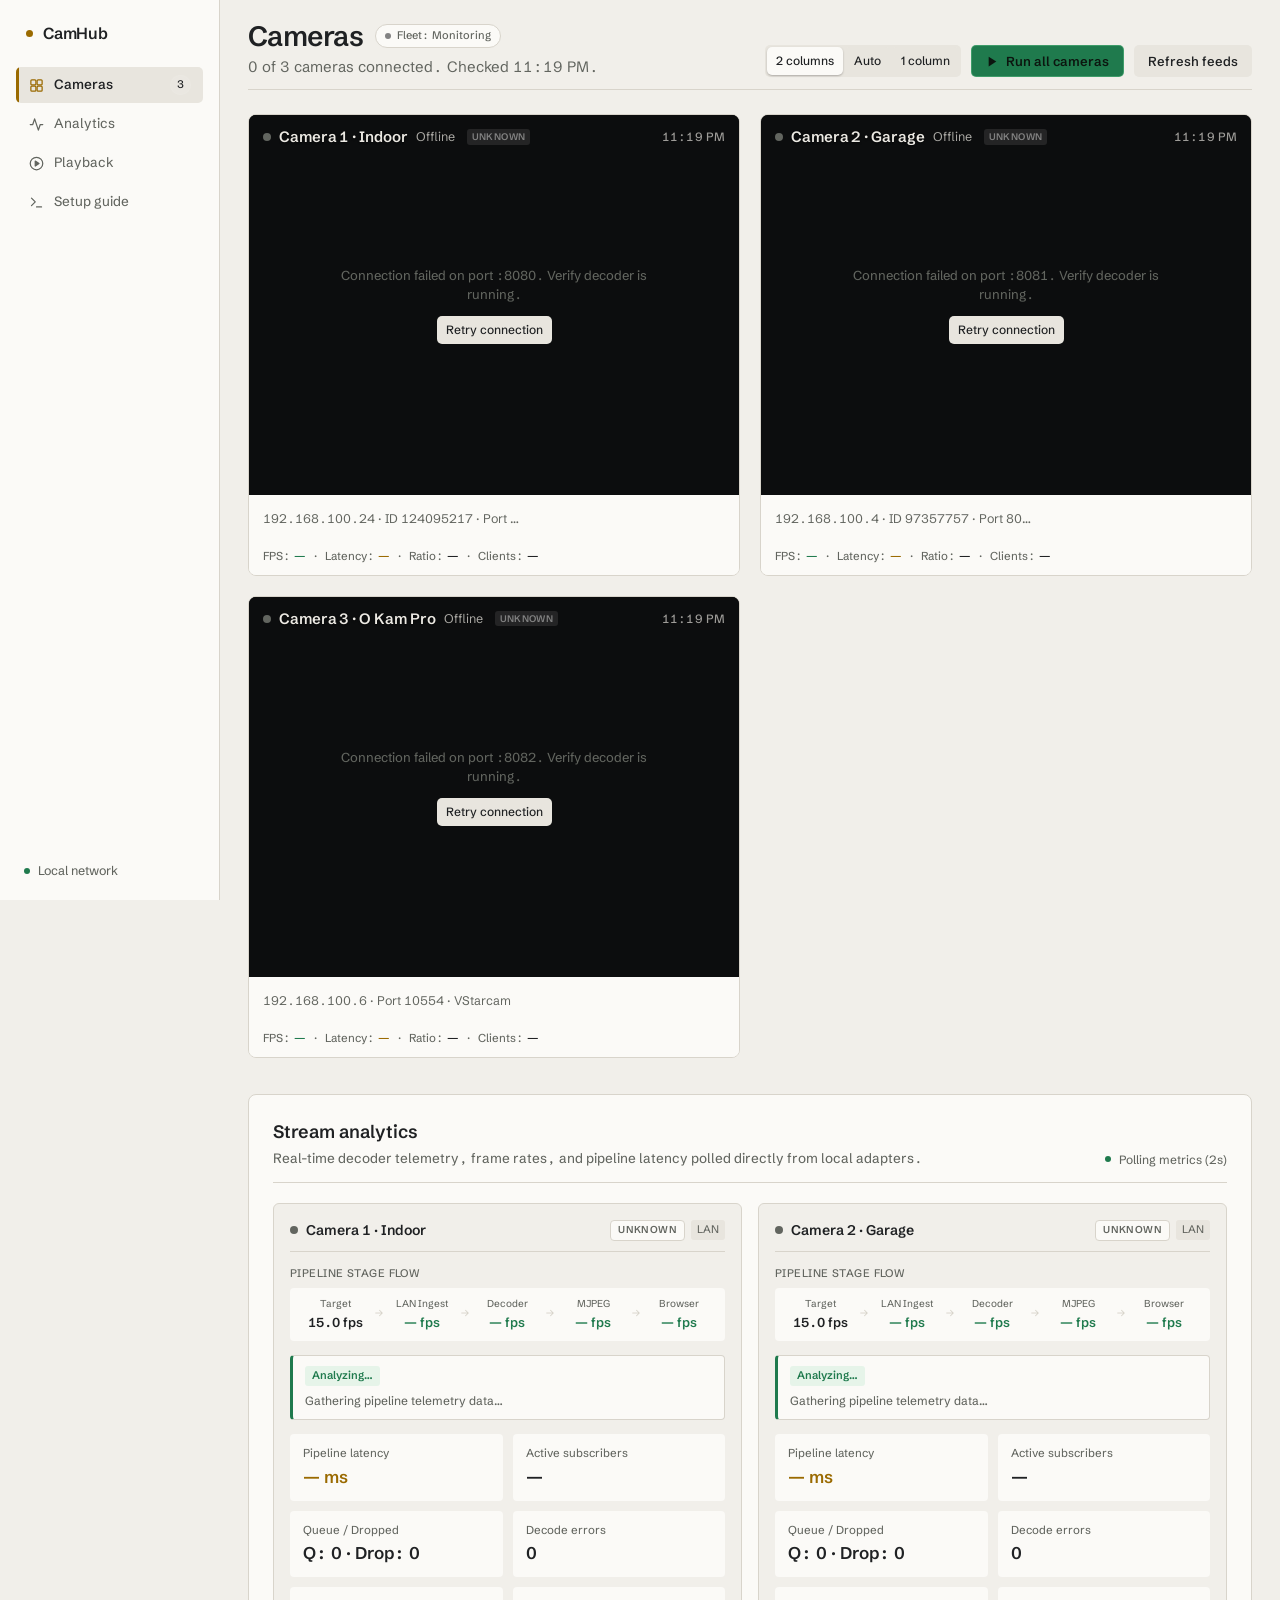
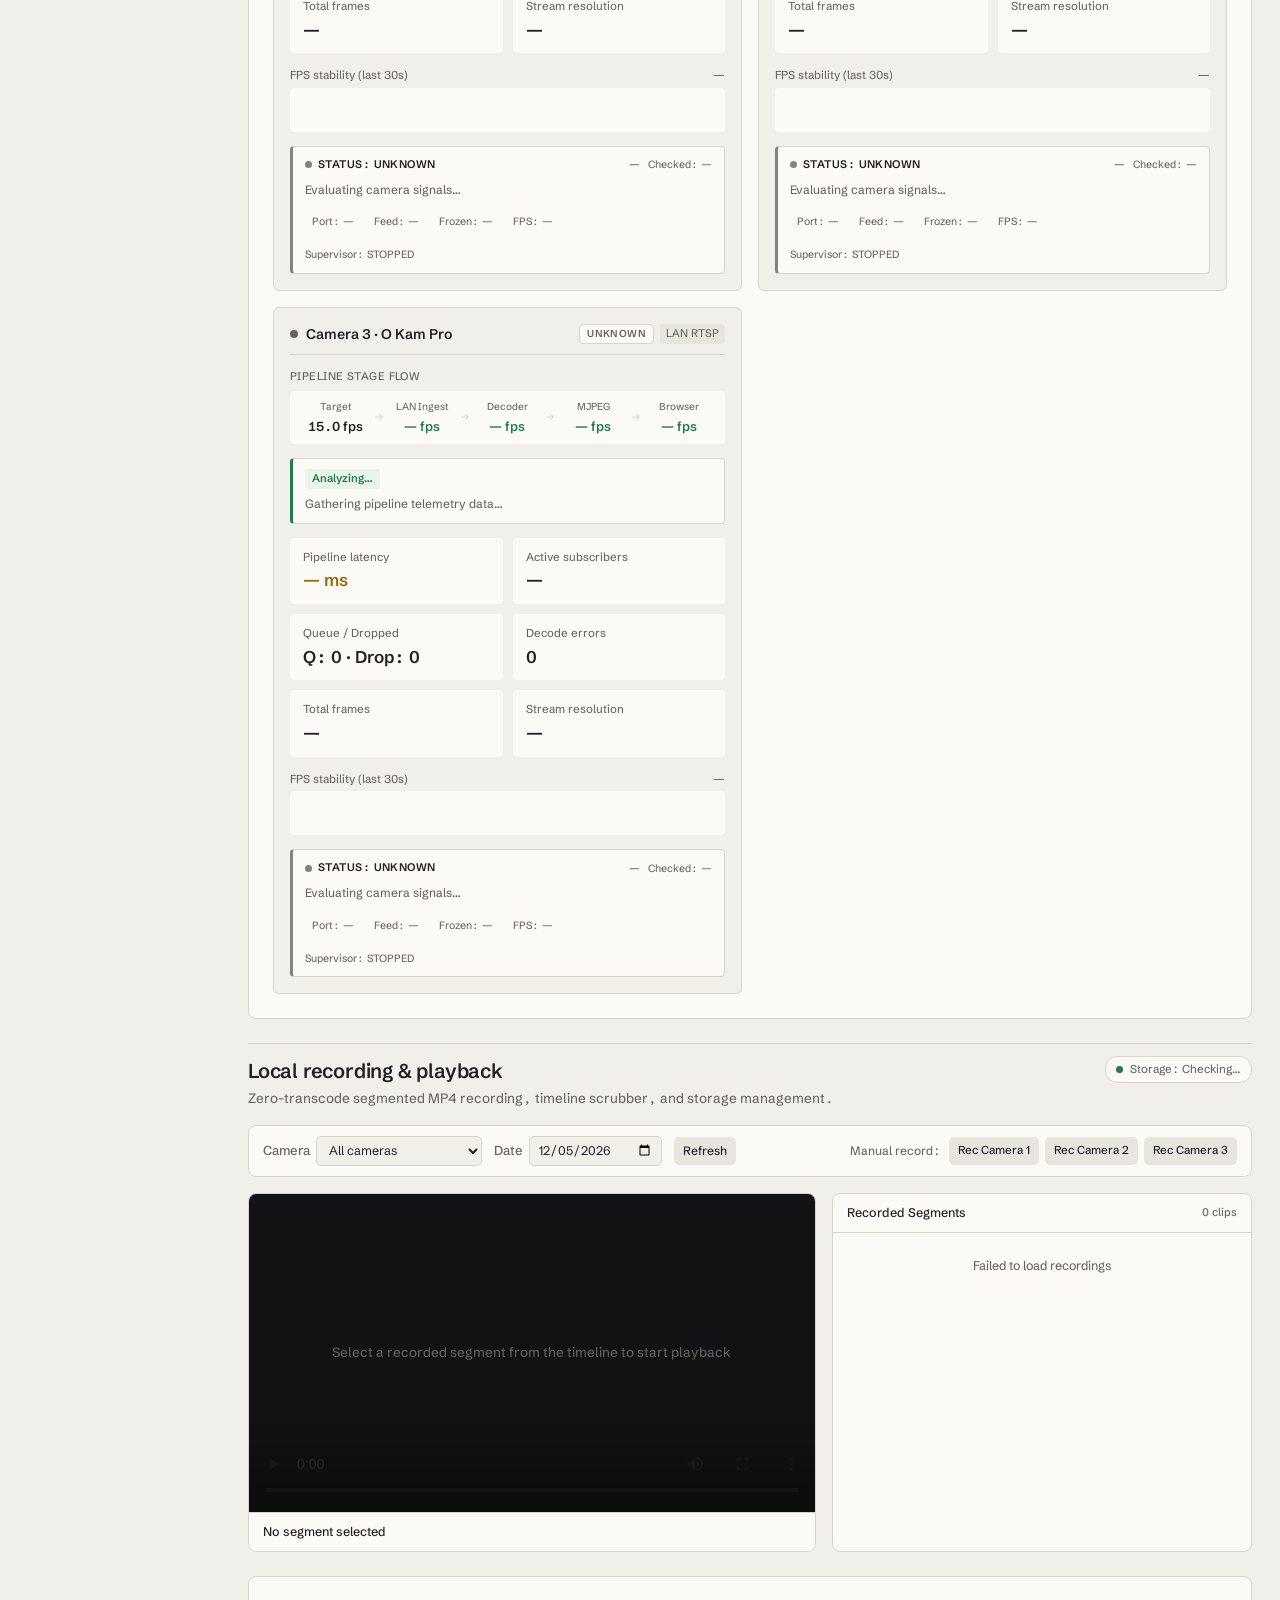
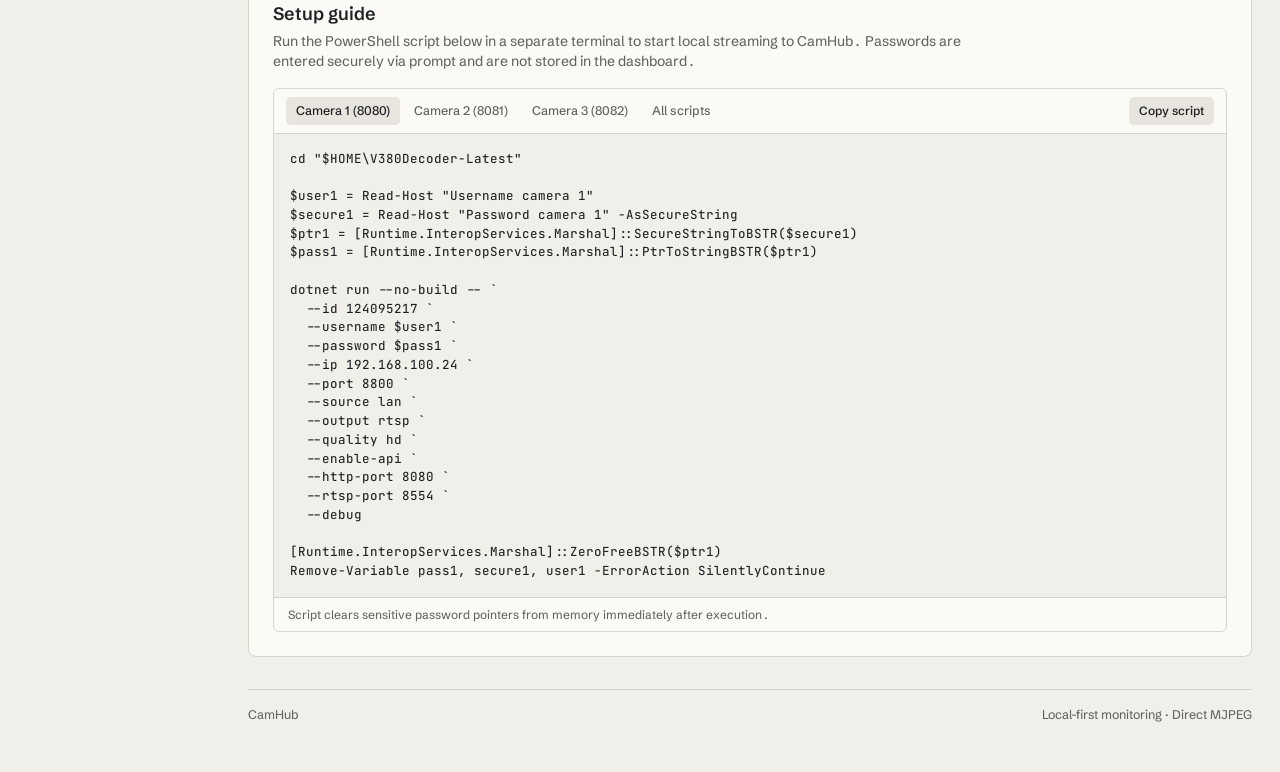
==== commit 5f7aafca: "feat: implement Auto-Recovery process supervisor and local recording & playback system" ====
--- a/index.html
+++ b/index.html
@@ -39,6 +39,15 @@
           </span>
           <span class="nav-label">Analytics</span>
         </a>
+        <a class="nav-link" href="#playback">
+          <span class="nav-icon">
+            <svg width="15" height="15" viewBox="0 0 24 24" fill="none" stroke="currentColor" stroke-width="2" stroke-linecap="round" stroke-linejoin="round">
+              <circle cx="12" cy="12" r="10"></circle>
+              <polygon points="10 8 16 12 10 16 10 8" fill="currentColor"></polygon>
+            </svg>
+          </span>
+          <span class="nav-label">Playback</span>
+        </a>
         <a class="nav-link" href="#setup">
           <span class="nav-icon">
             <svg width="15" height="15" viewBox="0 0 24 24" fill="none" stroke="currentColor" stroke-width="2" stroke-linecap="round" stroke-linejoin="round">
@@ -105,6 +114,75 @@
         </div>
       </section>
 
+      <!-- Local Recording & Playback Section -->
+      <section class="playback-panel" id="playback">
+        <div class="playback-header">
+          <div>
+            <h2 class="playback-title">Local recording & playback</h2>
+            <p class="playback-description">Zero-transcode segmented MP4 recording, timeline scrubber, and storage management.</p>
+          </div>
+          <div class="storage-indicator-pill" id="storage-indicator-pill">
+            <span class="storage-dot" id="storage-dot"></span>
+            <span class="storage-text" id="storage-text">Storage: Checking…</span>
+          </div>
+        </div>
+
+        <!-- Controls Toolbar -->
+        <div class="playback-toolbar">
+          <div class="playback-filters">
+            <div class="filter-item">
+              <label for="playback-cam-select">Camera</label>
+              <select id="playback-cam-select" class="select-ctrl">
+                <option value="">All cameras</option>
+              </select>
+            </div>
+            <div class="filter-item">
+              <label for="playback-date-select">Date</label>
+              <input type="date" id="playback-date-select" class="date-ctrl" />
+            </div>
+            <button class="button button-small" id="playback-refresh-btn" type="button">Refresh</button>
+          </div>
+
+          <div class="manual-record-group">
+            <span class="rec-label">Manual record:</span>
+            <div id="manual-record-buttons" class="manual-rec-btns"></div>
+          </div>
+        </div>
+
+        <!-- Player & Timeline Grid -->
+        <div class="playback-grid">
+          <!-- Video Player Window -->
+          <div class="playback-player-card">
+            <div class="player-wrapper">
+              <video id="playback-video" controls preload="metadata" playsinline class="playback-video">
+                Your browser does not support HTML5 video.
+              </video>
+              <div id="playback-empty-placeholder" class="playback-placeholder">
+                <p>Select a recorded segment from the timeline to start playback</p>
+              </div>
+            </div>
+            <div class="player-info" id="playback-current-info">
+              <span class="current-rec-title" id="current-rec-title">No segment selected</span>
+              <div class="current-rec-actions">
+                <a id="current-rec-download" class="button button-small" href="#" download style="display:none;">Download MP4</a>
+                <button id="current-rec-delete" class="button button-small button-warn" type="button" style="display:none;">Delete</button>
+              </div>
+            </div>
+          </div>
+
+          <!-- Segments Timeline / List -->
+          <div class="playback-timeline-card">
+            <div class="timeline-head">
+              <span class="timeline-title">Recorded Segments</span>
+              <span class="timeline-count" id="timeline-count">0 clips</span>
+            </div>
+            <div class="segments-list" id="segments-list">
+              <div class="segments-loading">Loading recording index…</div>
+            </div>
+          </div>
+        </div>
+      </section>
+
       <section class="setup-panel" id="setup">
         <div class="setup-header">
           <h2 class="setup-title">Setup guide</h2>
--- a/styles.css
+++ b/styles.css
@@ -1478,3 +1478,349 @@
   border-color: rgba(235, 87, 87, 0.2);
   background-color: rgba(235, 87, 87, 0.06);
 }
+
+/* Auto-Recovery & Supervisor UI */
+.supervisor-line {
+  display: flex;
+  align-items: center;
+  justify-content: space-between;
+  gap: 8px;
+  padding-top: 6px;
+  border-top: 1px solid rgba(255, 255, 255, 0.04);
+}
+
+.supervisor-pill {
+  font-size: 10.5px;
+  color: var(--muted);
+  font-family: inherit;
+}
+
+.supervisor-pill.state-running {
+  color: var(--live);
+}
+
+.supervisor-pill.state-restarting {
+  color: #2d9cdb;
+}
+
+.supervisor-pill.state-failed {
+  color: #eb5757;
+  font-weight: 600;
+}
+
+.button-reset-breaker {
+  background-color: rgba(235, 87, 87, 0.15) !important;
+  color: #eb5757 !important;
+  border: 1px solid rgba(235, 87, 87, 0.3) !important;
+  font-size: 11px !important;
+  padding: 2px 8px !important;
+  height: 24px !important;
+}
+
+.button-reset-breaker:hover {
+  background-color: rgba(235, 87, 87, 0.25) !important;
+}
+
+/* Local Recording & Playback Section */
+.playback-panel {
+  display: flex;
+  flex-direction: column;
+  gap: 16px;
+  padding-top: 12px;
+  border-top: 1px solid var(--line);
+}
+
+.playback-header {
+  display: flex;
+  align-items: flex-start;
+  justify-content: space-between;
+  gap: 16px;
+}
+
+.playback-title {
+  margin: 0;
+  font-size: 20px;
+  font-weight: 600;
+  color: var(--text);
+  letter-spacing: -0.01em;
+}
+
+.playback-description {
+  margin: 4px 0 0;
+  font-size: 13.5px;
+  color: var(--muted);
+  line-height: 1.45;
+}
+
+.storage-indicator-pill {
+  display: inline-flex;
+  align-items: center;
+  gap: 7px;
+  background-color: var(--panel);
+  border: 1px solid var(--line);
+  padding: 4px 10px;
+  border-radius: 12px;
+  font-size: 11.5px;
+  color: var(--muted);
+  white-space: nowrap;
+}
+
+.storage-dot {
+  width: 7px;
+  height: 7px;
+  border-radius: 50%;
+  background-color: var(--live);
+}
+
+.storage-indicator-pill.warn .storage-dot {
+  background-color: #eb5757;
+  box-shadow: 0 0 6px rgba(235, 87, 87, 0.4);
+}
+
+.storage-indicator-pill.warn {
+  border-color: rgba(235, 87, 87, 0.3);
+  color: #eb5757;
+}
+
+.playback-toolbar {
+  display: flex;
+  align-items: center;
+  justify-content: space-between;
+  flex-wrap: wrap;
+  gap: 12px;
+  background-color: var(--panel);
+  border: 1px solid var(--line);
+  border-radius: var(--radius-tile);
+  padding: 10px 14px;
+}
+
+.playback-filters {
+  display: flex;
+  align-items: center;
+  gap: 12px;
+  flex-wrap: wrap;
+}
+
+.filter-item {
+  display: flex;
+  align-items: center;
+  gap: 6px;
+  font-size: 12px;
+  color: var(--muted);
+}
+
+.select-ctrl, .date-ctrl {
+  background-color: var(--bg);
+  border: 1px solid var(--line);
+  color: var(--text);
+  font-family: inherit;
+  font-size: 12.5px;
+  padding: 4px 8px;
+  border-radius: var(--radius-ctrl);
+  outline: none;
+  height: 30px;
+}
+
+.manual-record-group {
+  display: flex;
+  align-items: center;
+  gap: 8px;
+}
+
+.rec-label {
+  font-size: 12px;
+  color: var(--muted);
+}
+
+.manual-rec-btns {
+  display: flex;
+  align-items: center;
+  gap: 6px;
+}
+
+.rec-toggle-btn {
+  font-size: 11.5px !important;
+  height: 28px !important;
+  padding: 0 9px !important;
+}
+
+.rec-toggle-btn.is-recording {
+  background-color: rgba(235, 87, 87, 0.15) !important;
+  border-color: rgba(235, 87, 87, 0.35) !important;
+  color: #eb5757 !important;
+}
+
+.rec-toggle-btn.is-recording::before {
+  content: "●";
+  margin-right: 4px;
+  animation: pulse 1.2s infinite;
+}
+
+/* Playback Grid: Player (Left 60%) + Timeline List (Right 40%) */
+.playback-grid {
+  display: grid;
+  grid-template-columns: 1.35fr 1fr;
+  gap: 16px;
+}
+
+@media (max-width: 900px) {
+  .playback-grid {
+    grid-template-columns: 1fr;
+  }
+}
+
+.playback-player-card, .playback-timeline-card {
+  background-color: var(--panel);
+  border: 1px solid var(--line);
+  border-radius: var(--radius-tile);
+  overflow: hidden;
+  display: flex;
+  flex-direction: column;
+}
+
+.player-wrapper {
+  position: relative;
+  background-color: #000;
+  aspect-ratio: 16 / 9;
+  width: 100%;
+  display: flex;
+  align-items: center;
+  justify-content: center;
+}
+
+.playback-video {
+  width: 100%;
+  height: 100%;
+  object-fit: contain;
+  background-color: #000;
+}
+
+.playback-placeholder {
+  position: absolute;
+  inset: 0;
+  display: flex;
+  align-items: center;
+  justify-content: center;
+  padding: 24px;
+  text-align: center;
+  color: var(--muted);
+  font-size: 13.5px;
+  background-color: rgba(14, 15, 17, 0.9);
+  pointer-events: none;
+}
+
+.playback-placeholder.hidden {
+  display: none;
+}
+
+.player-info {
+  display: flex;
+  align-items: center;
+  justify-content: space-between;
+  padding: 10px 14px;
+  border-top: 1px solid var(--line);
+  background-color: var(--panel);
+}
+
+.current-rec-title {
+  font-size: 12.5px;
+  color: var(--text);
+  font-weight: 500;
+  white-space: nowrap;
+  overflow: hidden;
+  text-overflow: ellipsis;
+  max-width: 60%;
+}
+
+.current-rec-actions {
+  display: flex;
+  align-items: center;
+  gap: 6px;
+}
+
+.timeline-head {
+  display: flex;
+  align-items: center;
+  justify-content: space-between;
+  padding: 10px 14px;
+  border-bottom: 1px solid var(--line);
+  font-size: 12.5px;
+  font-weight: 500;
+}
+
+.timeline-count {
+  font-size: 11px;
+  color: var(--muted);
+}
+
+.segments-list {
+  display: flex;
+  flex-direction: column;
+  max-height: 480px;
+  overflow-y: auto;
+}
+
+.segment-item {
+  display: flex;
+  align-items: center;
+  justify-content: space-between;
+  padding: 10px 14px;
+  border-bottom: 1px solid rgba(255, 255, 255, 0.03);
+  cursor: pointer;
+  transition: background-color 0.12s ease;
+}
+
+.segment-item:hover {
+  background-color: var(--raise);
+}
+
+.segment-item.active {
+  background-color: rgba(111, 207, 151, 0.08);
+  border-left: 3px solid var(--live);
+}
+
+.segment-meta {
+  display: flex;
+  flex-direction: column;
+  gap: 2px;
+}
+
+.segment-name {
+  font-size: 12.5px;
+  font-weight: 500;
+  color: var(--text);
+}
+
+.segment-sub {
+  font-size: 11px;
+  color: var(--muted);
+  display: flex;
+  align-items: center;
+  gap: 6px;
+}
+
+.segment-badge {
+  font-size: 9.5px;
+  font-weight: 600;
+  padding: 1px 5px;
+  border-radius: 3px;
+  background-color: rgba(255, 255, 255, 0.05);
+  text-transform: uppercase;
+}
+
+.segment-badge.motion {
+  background-color: rgba(233, 180, 76, 0.15);
+  color: var(--accent);
+}
+
+.segment-badge.continuous {
+  background-color: rgba(111, 207, 151, 0.15);
+  color: var(--live);
+}
+
+.segments-loading, .segments-empty {
+  padding: 24px;
+  text-align: center;
+  font-size: 12.5px;
+  color: var(--muted);
+}
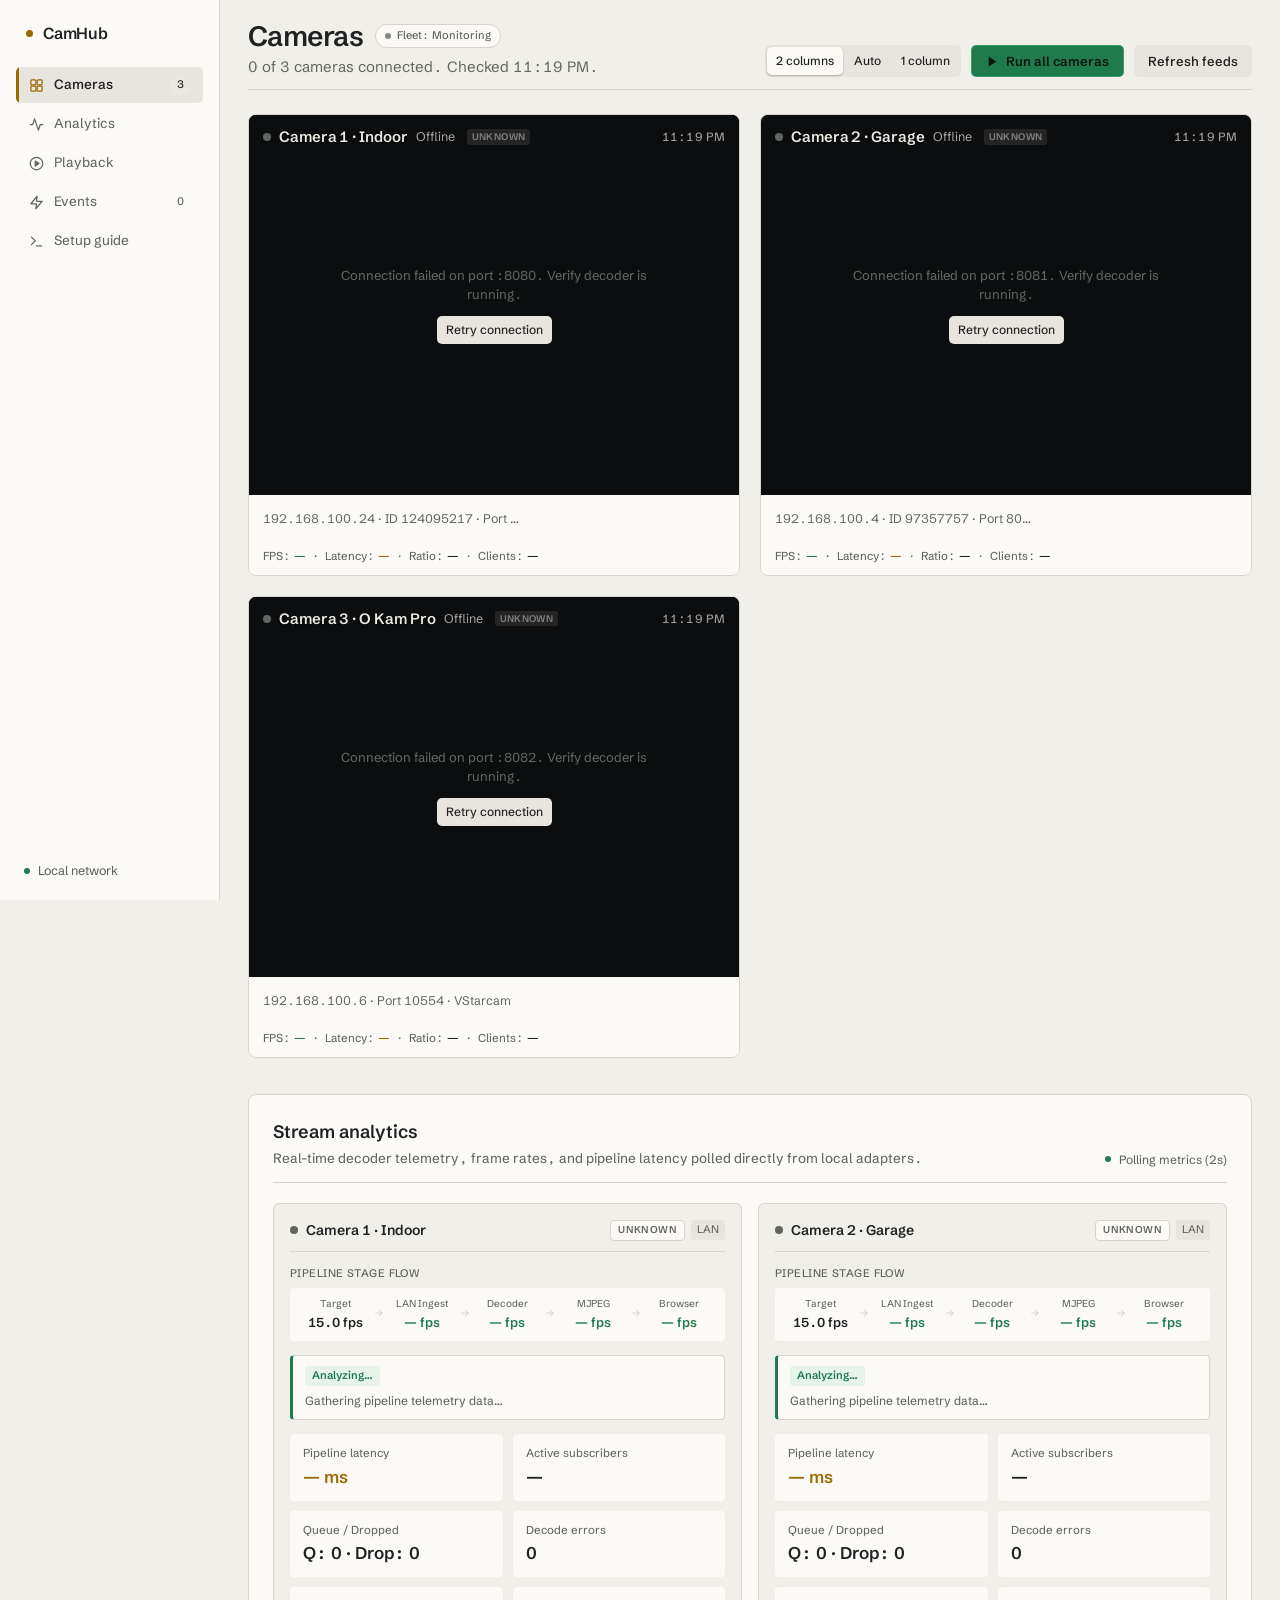
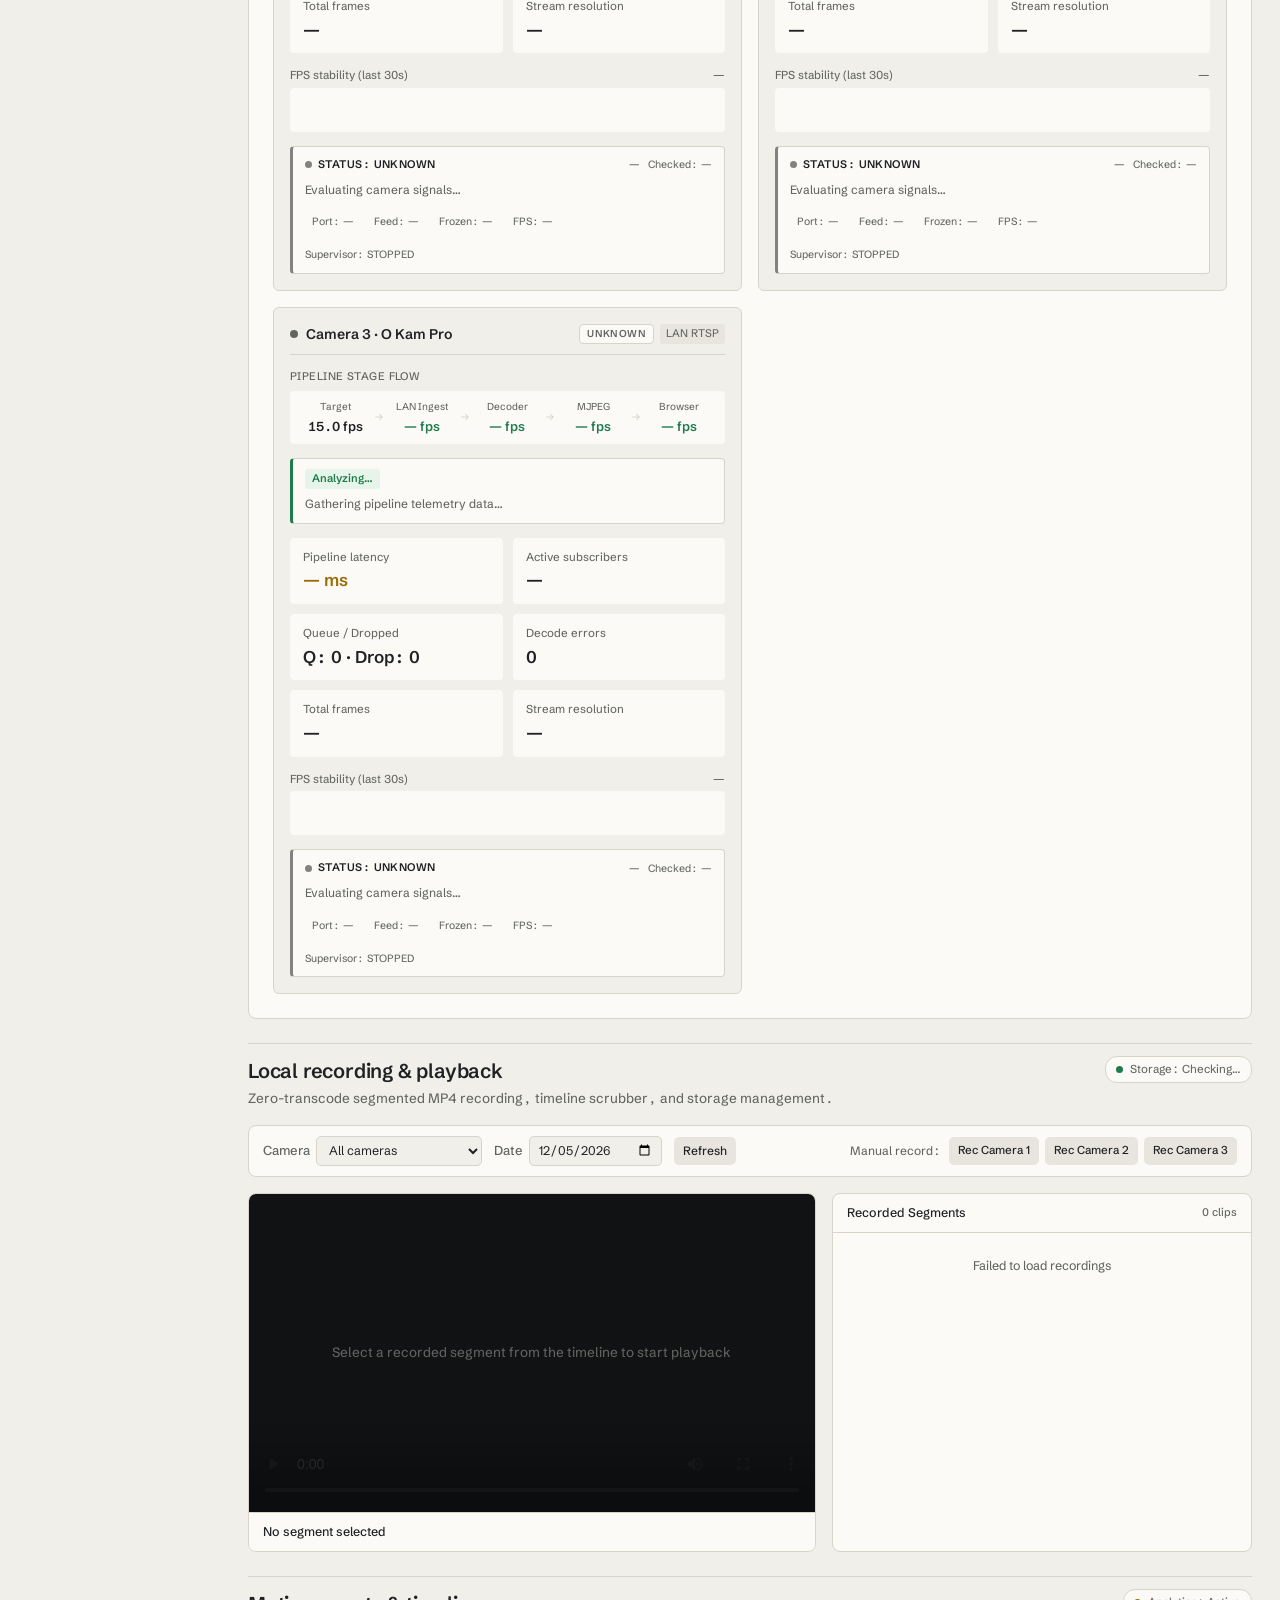
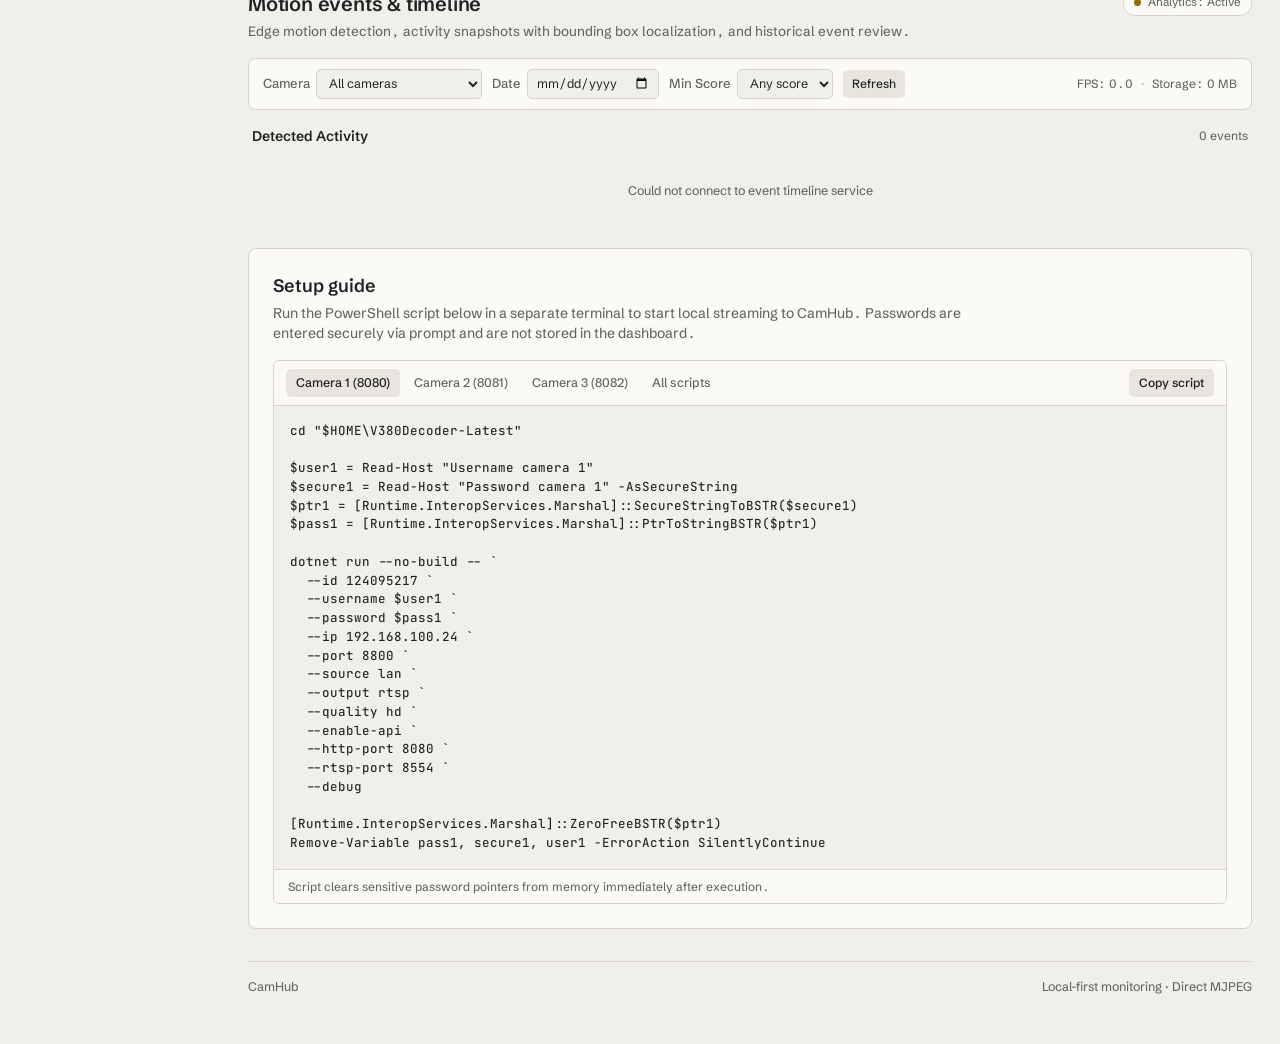
==== commit 4acc450a: "feat: Implement AGENT 5 Motion Detection & Event Timeline" ====
--- a/index.html
+++ b/index.html
@@ -48,6 +48,15 @@
           </span>
           <span class="nav-label">Playback</span>
         </a>
+        <a class="nav-link" href="#events">
+          <span class="nav-icon">
+            <svg width="15" height="15" viewBox="0 0 24 24" fill="none" stroke="currentColor" stroke-width="2" stroke-linecap="round" stroke-linejoin="round">
+              <path d="M13 2L3 14h9l-1 8 10-12h-9l1-8z"></path>
+            </svg>
+          </span>
+          <span class="nav-label">Events</span>
+          <span class="nav-count" id="nav-events-count">0</span>
+        </a>
         <a class="nav-link" href="#setup">
           <span class="nav-icon">
             <svg width="15" height="15" viewBox="0 0 24 24" fill="none" stroke="currentColor" stroke-width="2" stroke-linecap="round" stroke-linejoin="round">
@@ -183,6 +192,63 @@
         </div>
       </section>
 
+      <!-- Motion Detection & Event Timeline Section -->
+      <section class="events-panel" id="events">
+        <div class="events-header">
+          <div>
+            <h2 class="events-title">Motion events & timeline</h2>
+            <p class="events-description">Edge motion detection, activity snapshots with bounding box localization, and historical event review.</p>
+          </div>
+          <div class="events-status-pill" id="events-status-pill">
+            <span class="events-dot" id="events-dot"></span>
+            <span class="events-status-text" id="events-status-text">Analytics: Active</span>
+          </div>
+        </div>
+
+        <!-- Controls & Filter Toolbar -->
+        <div class="events-toolbar">
+          <div class="events-filters">
+            <div class="filter-item">
+              <label for="events-cam-select">Camera</label>
+              <select id="events-cam-select" class="select-ctrl">
+                <option value="">All cameras</option>
+              </select>
+            </div>
+            <div class="filter-item">
+              <label for="events-date-select">Date</label>
+              <input type="date" id="events-date-select" class="date-ctrl" />
+            </div>
+            <div class="filter-item">
+              <label for="events-score-select">Min Score</label>
+              <select id="events-score-select" class="select-ctrl">
+                <option value="">Any score</option>
+                <option value="5">&gt; 5%</option>
+                <option value="15">&gt; 15%</option>
+                <option value="30">&gt; 30%</option>
+              </select>
+            </div>
+            <button class="button button-small" id="events-refresh-btn" type="button">Refresh</button>
+          </div>
+
+          <div class="events-meta-summary">
+            <span class="events-meta-item" id="events-fps-stat">FPS: 0.0</span>
+            <span class="events-meta-divider">·</span>
+            <span class="events-meta-item" id="events-storage-stat">Storage: 0 MB</span>
+          </div>
+        </div>
+
+        <!-- Events Grid / Timeline -->
+        <div class="events-container">
+          <div class="events-list-head">
+            <span class="events-list-title">Detected Activity</span>
+            <span class="events-list-count" id="events-list-count">0 events</span>
+          </div>
+          <div class="events-cards-grid" id="events-cards-grid">
+            <div class="events-loading">Loading event timeline…</div>
+          </div>
+        </div>
+      </section>
+
       <section class="setup-panel" id="setup">
         <div class="setup-header">
           <h2 class="setup-title">Setup guide</h2>
@@ -252,6 +318,27 @@
     </form>
   </dialog>
 
+  <dialog id="event-dialog" class="event-dialog">
+    <div class="dialog-head">
+      <h2 id="event-modal-title">Motion Event Snapshot</h2>
+      <button class="icon-button" aria-label="Close" type="button" id="close-event-dialog-btn">✕</button>
+    </div>
+    <div class="event-modal-body">
+      <div class="event-modal-image-wrapper">
+        <img id="event-modal-img" src="" alt="Event snapshot" class="event-modal-img" />
+        <div id="event-modal-bbox" class="event-modal-bbox" style="display:none;"></div>
+      </div>
+      <div class="event-modal-meta" id="event-modal-meta">
+        <!-- Event stats injected here -->
+      </div>
+    </div>
+    <div class="dialog-actions">
+      <a id="event-modal-jump-playback" class="button button-primary" href="#playback">Jump to Playback</a>
+      <button class="button button-warn" id="event-modal-delete-btn" type="button">Delete event</button>
+      <button class="button" id="close-event-dialog-action" type="button">Close</button>
+    </div>
+  </dialog>
+
   <div class="toast-container" id="toast-container" aria-live="polite"></div>
 
   <script src="app.js"></script>
--- a/styles.css
+++ b/styles.css
@@ -1824,3 +1824,319 @@
   font-size: 12.5px;
   color: var(--muted);
 }
+
+/* =============================================================================
+   Events Timeline & Motion Detection (Agent 5)
+   ============================================================================= */
+
+.events-panel {
+  display: flex;
+  flex-direction: column;
+  gap: 16px;
+  padding-top: 12px;
+  border-top: 1px solid var(--line);
+}
+
+.events-header {
+  display: flex;
+  align-items: flex-start;
+  justify-content: space-between;
+  gap: 16px;
+}
+
+.events-title {
+  margin: 0;
+  font-size: 20px;
+  font-weight: 600;
+  color: var(--text);
+  letter-spacing: -0.01em;
+}
+
+.events-description {
+  margin: 4px 0 0;
+  font-size: 13.5px;
+  color: var(--muted);
+  line-height: 1.45;
+}
+
+.events-status-pill {
+  display: inline-flex;
+  align-items: center;
+  gap: 7px;
+  background-color: var(--panel);
+  border: 1px solid var(--line);
+  padding: 4px 10px;
+  border-radius: 12px;
+  font-size: 11.5px;
+  color: var(--muted);
+  white-space: nowrap;
+}
+
+.events-dot {
+  width: 7px;
+  height: 7px;
+  border-radius: var(--radius-dot);
+  background-color: var(--accent);
+}
+
+.events-toolbar {
+  display: flex;
+  align-items: center;
+  justify-content: space-between;
+  flex-wrap: wrap;
+  gap: 12px;
+  background-color: var(--panel);
+  border: 1px solid var(--line);
+  border-radius: var(--radius-tile);
+  padding: 10px 14px;
+}
+
+.events-filters {
+  display: flex;
+  align-items: center;
+  gap: 10px;
+  flex-wrap: wrap;
+}
+
+.events-meta-summary {
+  display: flex;
+  align-items: center;
+  gap: 8px;
+  font-size: 12px;
+  color: var(--muted);
+}
+
+.events-meta-divider {
+  opacity: 0.5;
+}
+
+.events-container {
+  display: flex;
+  flex-direction: column;
+  gap: 12px;
+}
+
+.events-list-head {
+  display: flex;
+  align-items: center;
+  justify-content: space-between;
+  padding: 0 4px;
+}
+
+.events-list-title {
+  font-size: 14px;
+  font-weight: 600;
+  color: var(--text);
+}
+
+.events-list-count {
+  font-size: 12px;
+  color: var(--muted);
+}
+
+.events-cards-grid {
+  display: grid;
+  grid-template-columns: repeat(auto-fill, minmax(280px, 1fr));
+  gap: 14px;
+}
+
+.event-card {
+  background-color: var(--panel);
+  border: 1px solid var(--line);
+  border-radius: var(--radius-tile);
+  overflow: hidden;
+  display: flex;
+  flex-direction: column;
+  transition: transform 0.15s ease, border-color 0.15s ease, box-shadow 0.15s ease;
+}
+
+.event-card:hover {
+  border-color: var(--line-light);
+  transform: translateY(-2px);
+  box-shadow: var(--shadow);
+}
+
+.event-thumb-wrap {
+  position: relative;
+  width: 100%;
+  aspect-ratio: 16 / 9;
+  background-color: var(--video);
+  overflow: hidden;
+  cursor: pointer;
+}
+
+.event-thumb-img {
+  width: 100%;
+  height: 100%;
+  object-fit: cover;
+  display: block;
+}
+
+.event-bbox-overlay {
+  position: absolute;
+  border: 2px solid #e9b44c;
+  background-color: rgba(233, 180, 76, 0.22);
+  pointer-events: none;
+  border-radius: 2px;
+  box-shadow: 0 0 6px rgba(233, 180, 76, 0.4);
+}
+
+.event-score-pill {
+  position: absolute;
+  top: 8px;
+  right: 8px;
+  background-color: rgba(0, 0, 0, 0.75);
+  backdrop-filter: blur(4px);
+  color: var(--accent);
+  border: 1px solid rgba(233, 180, 76, 0.4);
+  font-size: 10.5px;
+  font-weight: 600;
+  padding: 2px 7px;
+  border-radius: 4px;
+}
+
+.event-card-body {
+  padding: 10px 12px;
+  display: flex;
+  flex-direction: column;
+  gap: 6px;
+  flex: 1;
+}
+
+.event-card-top {
+  display: flex;
+  align-items: center;
+  justify-content: space-between;
+  gap: 8px;
+}
+
+.event-cam-badge {
+  font-size: 11px;
+  font-weight: 500;
+  color: var(--text);
+  background-color: var(--raise);
+  padding: 2px 6px;
+  border-radius: 4px;
+}
+
+.event-duration {
+  font-size: 11px;
+  color: var(--muted);
+}
+
+.event-timestamp {
+  font-size: 11.5px;
+  color: var(--muted);
+  font-family: var(--font-mono);
+}
+
+.event-card-actions {
+  display: flex;
+  align-items: center;
+  justify-content: space-between;
+  margin-top: auto;
+  padding-top: 8px;
+  border-top: 1px solid rgba(255, 255, 255, 0.05);
+}
+
+.event-btn-link {
+  font-size: 11px;
+  color: var(--accent);
+  text-decoration: none;
+  font-weight: 500;
+}
+
+.event-btn-link:hover {
+  text-decoration: underline;
+}
+
+.event-del-btn {
+  background: none;
+  border: none;
+  color: var(--muted);
+  font-size: 11px;
+  cursor: pointer;
+  padding: 2px 6px;
+  border-radius: 3px;
+}
+
+.event-del-btn:hover {
+  color: #ff6b6b;
+  background-color: rgba(255, 107, 107, 0.1);
+}
+
+/* Event Lightbox Dialog */
+.event-dialog {
+  border: 1px solid var(--line);
+  background-color: var(--panel);
+  color: var(--text);
+  border-radius: var(--radius-tile);
+  box-shadow: var(--shadow);
+  padding: 0;
+  width: min(720px, 94vw);
+}
+
+.event-dialog::backdrop {
+  background-color: rgba(0, 0, 0, 0.75);
+  backdrop-filter: blur(4px);
+}
+
+.event-modal-body {
+  padding: 16px 20px;
+  display: flex;
+  flex-direction: column;
+  gap: 14px;
+}
+
+.event-modal-image-wrapper {
+  position: relative;
+  width: 100%;
+  aspect-ratio: 16 / 9;
+  background-color: var(--video);
+  border-radius: 4px;
+  overflow: hidden;
+}
+
+.event-modal-img {
+  width: 100%;
+  height: 100%;
+  object-fit: contain;
+  display: block;
+}
+
+.event-modal-bbox {
+  position: absolute;
+  border: 2px solid #e9b44c;
+  background-color: rgba(233, 180, 76, 0.25);
+  box-shadow: 0 0 10px rgba(233, 180, 76, 0.5);
+  pointer-events: none;
+  border-radius: 3px;
+}
+
+.event-modal-meta {
+  display: grid;
+  grid-template-columns: repeat(auto-fit, minmax(130px, 1fr));
+  gap: 10px;
+  background-color: var(--raise);
+  padding: 10px 14px;
+  border-radius: 4px;
+  font-size: 11.5px;
+}
+
+.event-meta-cell {
+  display: flex;
+  flex-direction: column;
+  gap: 2px;
+}
+
+.event-meta-cell-label {
+  color: var(--muted);
+  font-size: 10px;
+  text-transform: uppercase;
+}
+
+.event-meta-cell-value {
+  font-weight: 500;
+  color: var(--text);
+}
+
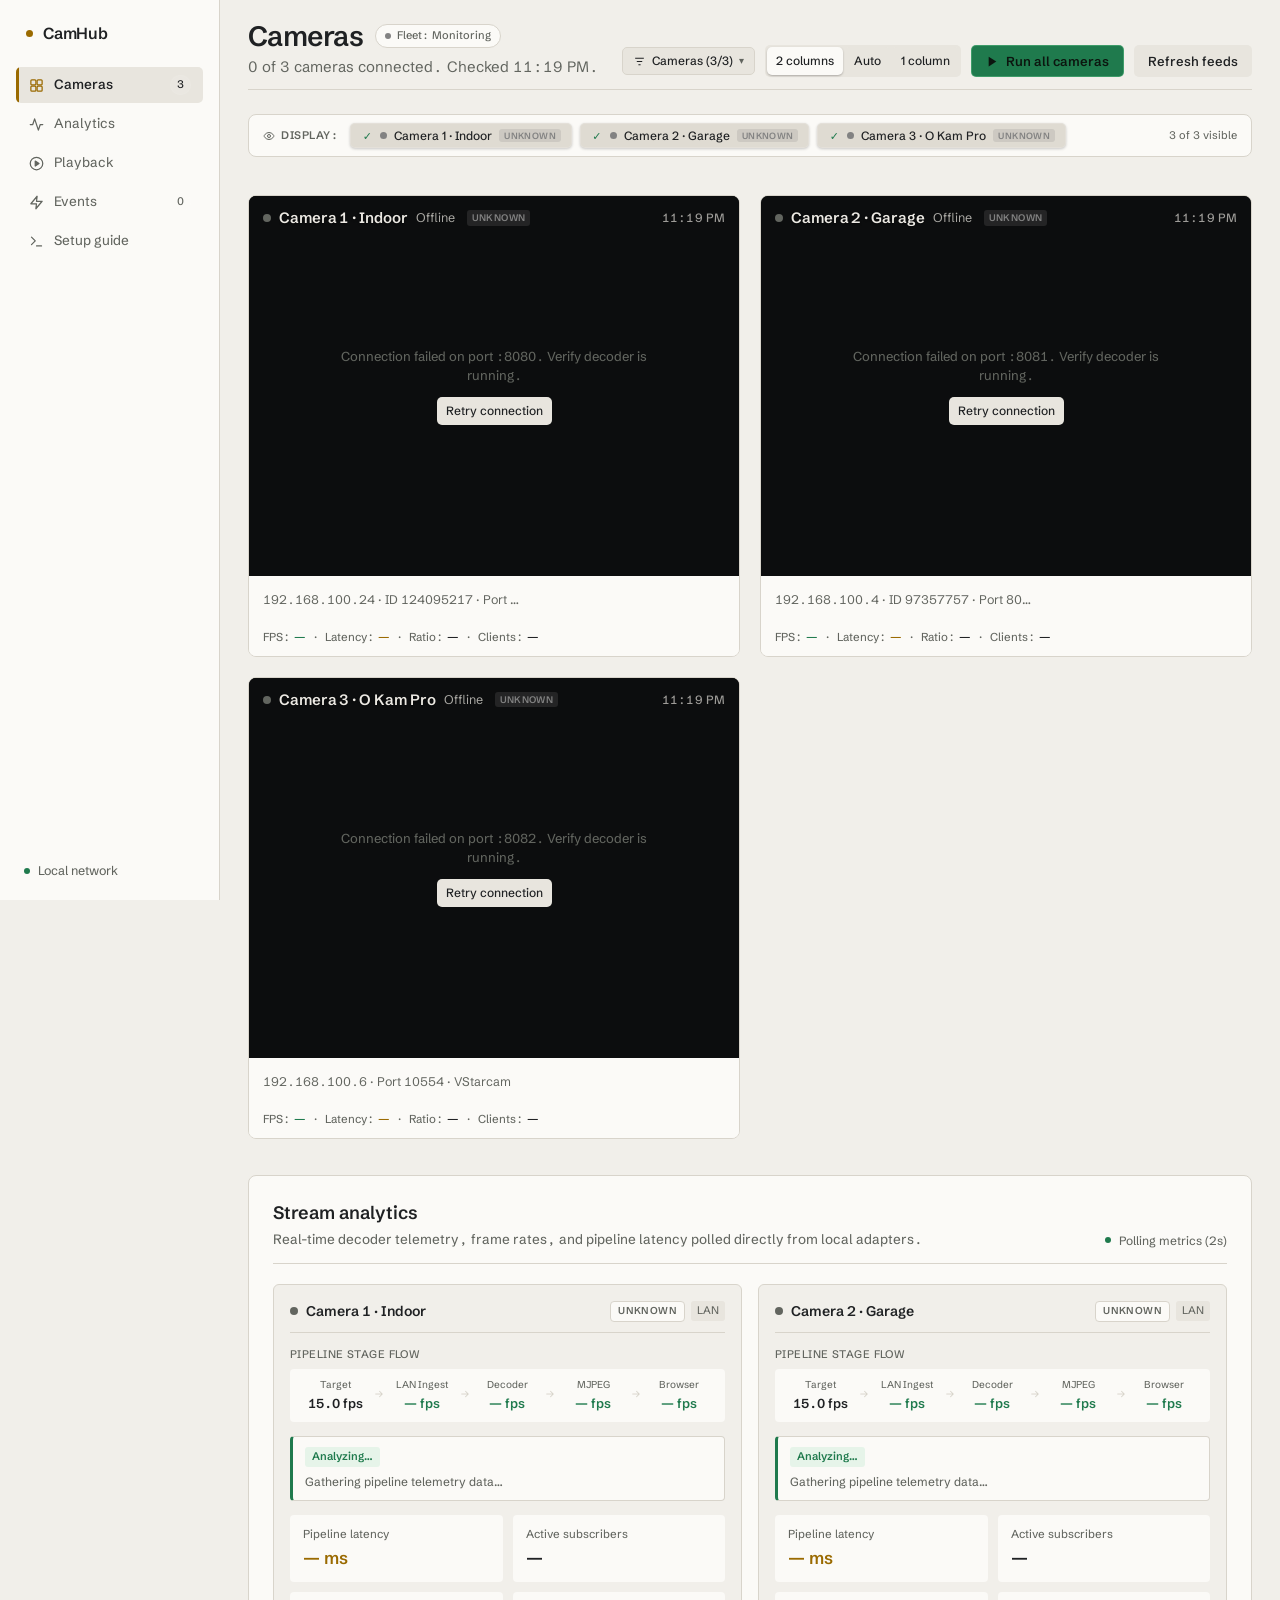
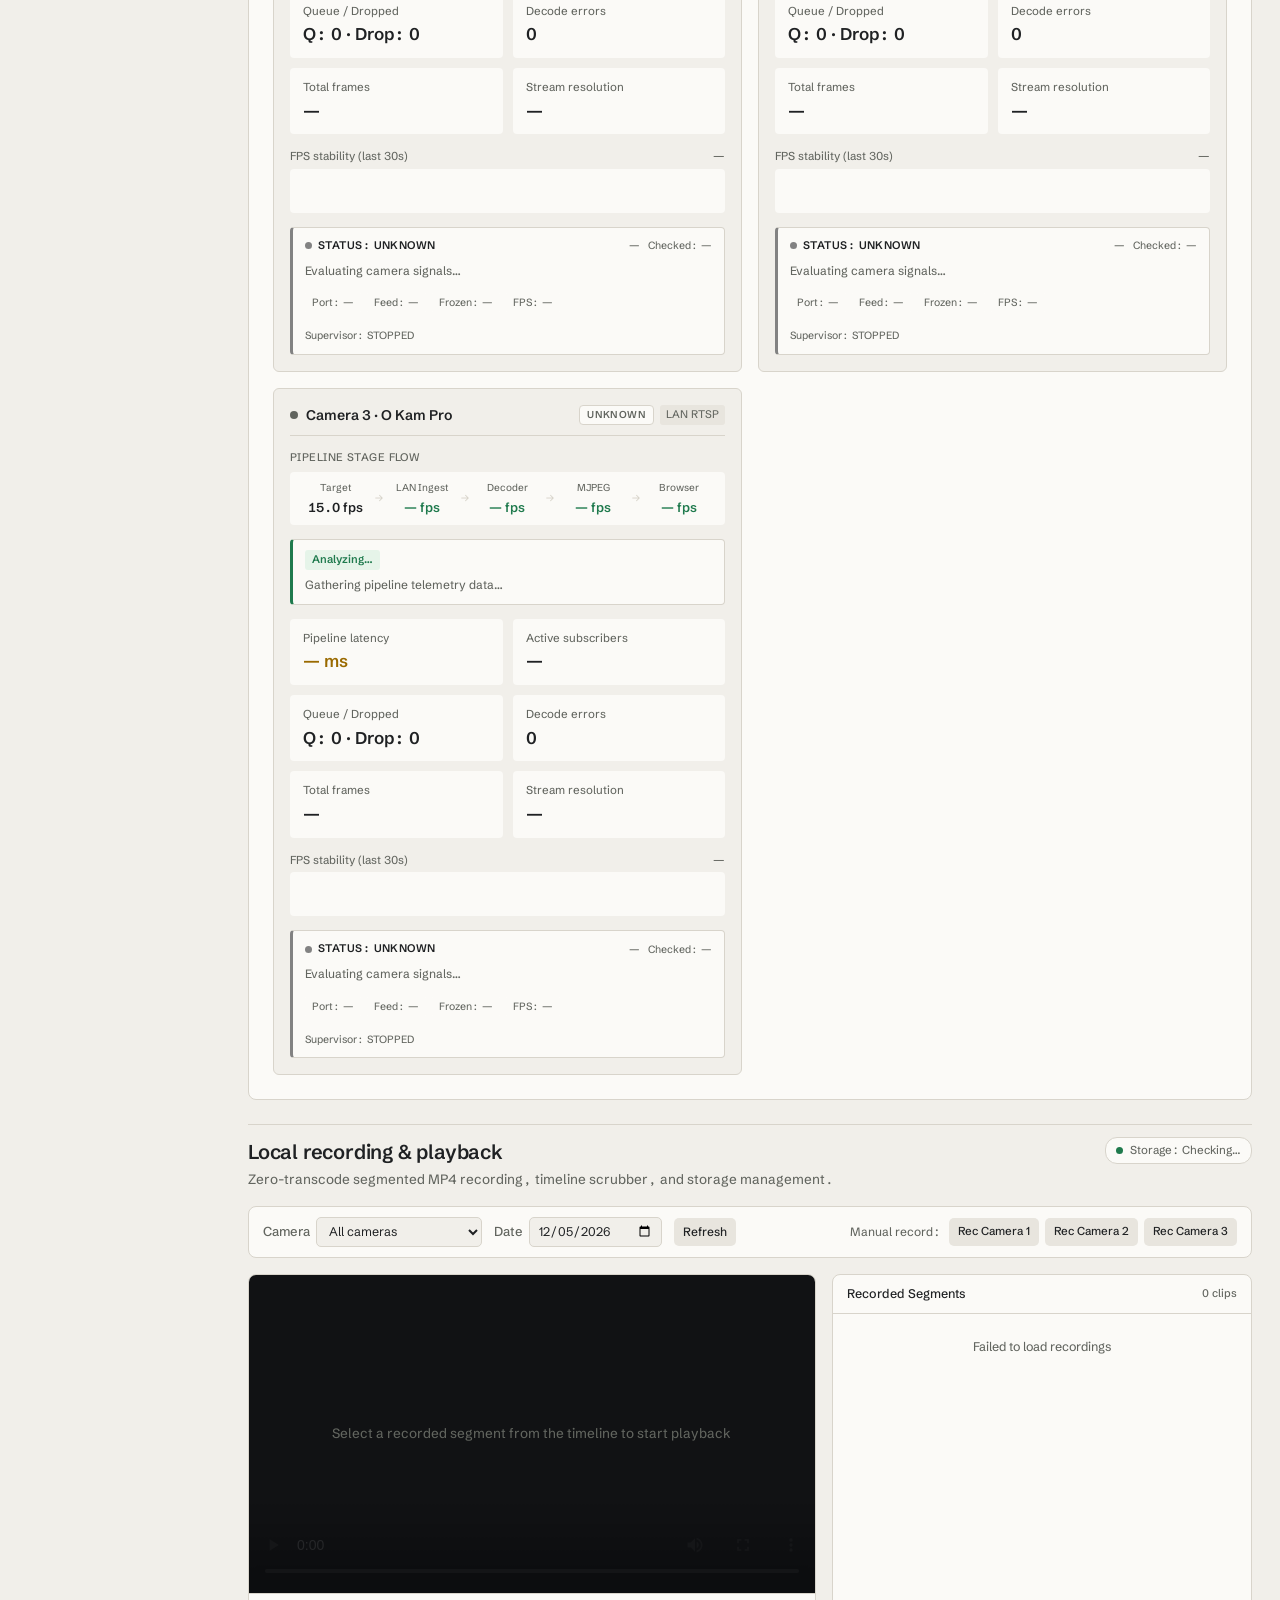
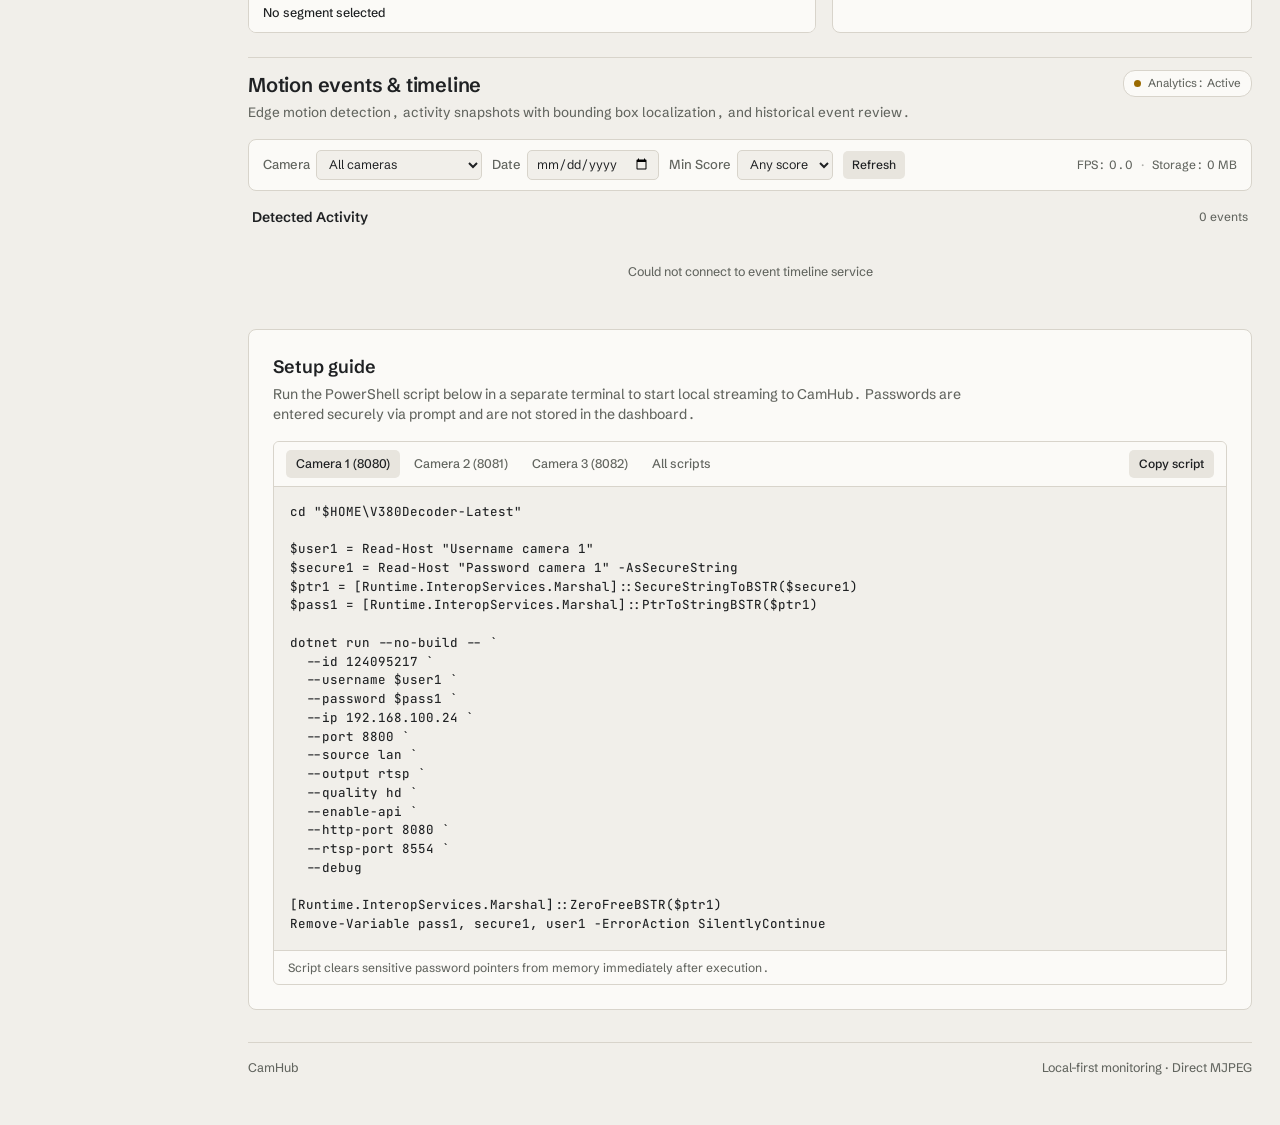
==== commit 467b7cce: "feat: Add camera list visibility selector with real-time health status" ====
--- a/index.html
+++ b/index.html
@@ -89,6 +89,30 @@
           <p class="status-sentence" id="status-sentence">Checking camera feeds…</p>
         </div>
         <div class="topbar-actions">
+          <div class="camera-filter-wrapper">
+            <button class="button button-small camera-filter-toggle-btn" id="camera-filter-toggle-btn" type="button" aria-haspopup="true" aria-expanded="false" title="Filter which cameras appear on dashboard">
+              <svg class="btn-icon" width="13" height="13" viewBox="0 0 24 24" fill="none" stroke="currentColor" stroke-width="2">
+                <path d="M4 6h16M7 12h10M10 18h4"></path>
+              </svg>
+              <span id="camera-filter-toggle-text">Cameras (3/3)</span>
+              <span class="filter-dropdown-arrow">▾</span>
+            </button>
+            <div class="camera-filter-dropdown" id="camera-filter-dropdown" style="display: none;">
+              <div class="filter-dropdown-head">
+                <span class="filter-dropdown-title">Display Cameras</span>
+                <div class="filter-dropdown-links">
+                  <button type="button" class="filter-link-btn" id="filter-all-btn">All</button>
+                  <span class="sep">·</span>
+                  <button type="button" class="filter-link-btn" id="filter-healthy-btn">Healthy</button>
+                  <span class="sep">·</span>
+                  <button type="button" class="filter-link-btn" id="filter-none-btn">None</button>
+                </div>
+              </div>
+              <div class="filter-dropdown-list" id="filter-dropdown-list">
+                <!-- Populated dynamically with checkboxes & live status -->
+              </div>
+            </div>
+          </div>
           <div class="view-switch" role="group" aria-label="Grid layout">
             <button class="button button-small view-btn active" data-layout="2col" type="button" title="Large dual feed view">2 columns</button>
             <button class="button button-small view-btn" data-layout="auto" type="button" title="Adaptive grid">Auto</button>
@@ -103,6 +127,24 @@
           <button class="button" id="refresh-all" type="button">Refresh feeds</button>
         </div>
       </header>
+
+      <!-- Quick Camera Visibility Bar -->
+      <div class="camera-selection-bar" id="camera-selection-bar">
+        <div class="cam-sel-label">
+          <svg width="12" height="12" viewBox="0 0 24 24" fill="none" stroke="currentColor" stroke-width="2">
+            <path d="M2 12s3-7 10-7 10 7 10 7-3 7-10 7-10-7-10-7Z"></path>
+            <circle cx="12" cy="12" r="3"></circle>
+          </svg>
+          <span>Display:</span>
+        </div>
+        <div class="camera-filter-chips" id="camera-filter-chips">
+          <!-- Populated dynamically with status badges -->
+        </div>
+        <div class="cam-sel-actions">
+          <span class="cam-sel-count" id="cam-sel-count">3 of 3 visible</span>
+          <button type="button" class="cam-sel-reset-btn" id="cam-sel-reset-btn" style="display: none;">Show all</button>
+        </div>
+      </div>
 
       <section class="camera-grid density-2col" id="camera-grid" aria-label="Camera feeds"></section>
 
--- a/styles.css
+++ b/styles.css
@@ -2140,3 +2140,385 @@
   color: var(--text);
 }
 
+/* =============================================================================
+   Camera Filter & Visibility Selector (Dropdown + Quick Chips)
+   ============================================================================= */
+
+.camera-filter-wrapper {
+  position: relative;
+  display: inline-flex;
+}
+
+.camera-filter-toggle-btn {
+  display: inline-flex;
+  align-items: center;
+  gap: 6px;
+  background-color: var(--raise);
+  color: var(--text);
+  border: 1px solid var(--line);
+  padding: 0 10px;
+  height: 28px;
+  border-radius: var(--radius-ctrl);
+  font-size: 12px;
+  font-weight: 500;
+  cursor: pointer;
+  transition: all 0.12s ease;
+}
+
+.camera-filter-toggle-btn:hover {
+  background-color: var(--raise-hover);
+  border-color: var(--line-light);
+}
+
+.filter-dropdown-arrow {
+  font-size: 10px;
+  color: var(--muted);
+  transition: transform 0.15s ease;
+}
+
+.camera-filter-dropdown {
+  position: absolute;
+  top: calc(100% + 6px);
+  left: 0;
+  min-width: 320px;
+  background-color: var(--panel);
+  border: 1px solid var(--line);
+  border-radius: var(--radius-tile);
+  box-shadow: 0 8px 24px rgba(0, 0, 0, 0.45);
+  z-index: 120;
+  padding: 10px 12px;
+  display: flex;
+  flex-direction: column;
+  gap: 8px;
+  animation: fadeInDown 0.15s ease;
+}
+
+@keyframes fadeInDown {
+  from { opacity: 0; transform: translateY(-4px); }
+  to { opacity: 1; transform: translateY(0); }
+}
+
+.filter-dropdown-head {
+  display: flex;
+  align-items: center;
+  justify-content: space-between;
+  padding-bottom: 8px;
+  border-bottom: 1px solid var(--line);
+  font-size: 12px;
+}
+
+.filter-dropdown-title {
+  font-weight: 600;
+  color: var(--text);
+}
+
+.filter-dropdown-links {
+  display: flex;
+  align-items: center;
+  gap: 4px;
+}
+
+.filter-link-btn {
+  background: none;
+  border: none;
+  color: var(--accent);
+  font-size: 11px;
+  font-weight: 500;
+  cursor: pointer;
+  padding: 2px 4px;
+  border-radius: 3px;
+  transition: background 0.1s;
+}
+
+.filter-link-btn:hover {
+  background-color: rgba(233, 180, 76, 0.12);
+  text-decoration: underline;
+}
+
+.filter-dropdown-links .sep {
+  color: var(--line-light);
+  font-size: 10px;
+}
+
+.filter-dropdown-list {
+  display: flex;
+  flex-direction: column;
+  gap: 4px;
+  max-height: 280px;
+  overflow-y: auto;
+}
+
+.filter-item-row {
+  display: flex;
+  align-items: center;
+  gap: 10px;
+  padding: 6px 8px;
+  border-radius: 4px;
+  cursor: pointer;
+  transition: background-color 0.12s ease;
+  user-select: none;
+}
+
+.filter-item-row:hover {
+  background-color: var(--raise);
+}
+
+.filter-item-check {
+  cursor: pointer;
+  accent-color: var(--live);
+  width: 14px;
+  height: 14px;
+}
+
+.filter-item-info {
+  display: flex;
+  flex-direction: column;
+  gap: 2px;
+  flex: 1;
+  min-width: 0;
+}
+
+.filter-item-name {
+  font-size: 12px;
+  font-weight: 500;
+  color: var(--text);
+  white-space: nowrap;
+  overflow: hidden;
+  text-overflow: ellipsis;
+}
+
+.filter-item-sub {
+  font-size: 10.5px;
+  color: var(--muted);
+  white-space: nowrap;
+  overflow: hidden;
+  text-overflow: ellipsis;
+}
+
+/* Quick Camera Selection Bar (above grid) */
+.camera-selection-bar {
+  display: flex;
+  align-items: center;
+  justify-content: space-between;
+  gap: 12px;
+  padding: 8px 14px;
+  background-color: var(--panel);
+  border: 1px solid var(--line);
+  border-radius: var(--radius-tile);
+  margin-bottom: 14px;
+  flex-wrap: wrap;
+}
+
+.cam-sel-label {
+  display: flex;
+  align-items: center;
+  gap: 6px;
+  font-size: 11px;
+  font-weight: 600;
+  color: var(--muted);
+  text-transform: uppercase;
+  letter-spacing: 0.05em;
+  white-space: nowrap;
+}
+
+.camera-filter-chips {
+  display: flex;
+  align-items: center;
+  gap: 8px;
+  flex-wrap: wrap;
+  flex: 1;
+}
+
+.camera-filter-chip {
+  display: inline-flex;
+  align-items: center;
+  gap: 7px;
+  padding: 4px 10px;
+  border-radius: 5px;
+  font-size: 12px;
+  font-family: inherit;
+  font-weight: 500;
+  cursor: pointer;
+  border: 1px solid var(--line);
+  background-color: var(--raise);
+  color: var(--text);
+  transition: all 0.15s ease;
+  user-select: none;
+}
+
+.camera-filter-chip:hover {
+  border-color: var(--line-light);
+  transform: translateY(-1px);
+}
+
+.camera-filter-chip.active {
+  background-color: var(--raise-hover);
+  border-color: rgba(255, 255, 255, 0.15);
+  box-shadow: 0 1px 3px rgba(0, 0, 0, 0.2);
+}
+
+.camera-filter-chip.inactive {
+  opacity: 0.45;
+  background-color: transparent;
+  border-style: dashed;
+  border-color: var(--line);
+  color: var(--muted);
+}
+
+.camera-filter-chip.inactive:hover {
+  opacity: 0.85;
+  border-color: var(--accent);
+}
+
+.chip-check-icon {
+  font-size: 11px;
+  font-weight: 700;
+  width: 12px;
+  text-align: center;
+  color: var(--live);
+}
+
+.camera-filter-chip.inactive .chip-check-icon {
+  color: var(--muted);
+  opacity: 0.6;
+}
+
+.chip-status-dot {
+  width: 7px;
+  height: 7px;
+  border-radius: var(--radius-dot);
+  display: inline-block;
+  background-color: #828282;
+}
+
+.chip-status-dot.healthy {
+  background-color: var(--live);
+  box-shadow: 0 0 6px rgba(111, 207, 151, 0.6);
+}
+
+.chip-status-dot.degraded {
+  background-color: var(--accent);
+  box-shadow: 0 0 6px rgba(233, 180, 76, 0.6);
+}
+
+.chip-status-dot.offline {
+  background-color: #eb5757;
+  box-shadow: 0 0 6px rgba(235, 87, 87, 0.5);
+}
+
+.chip-status-dot.recovering {
+  background-color: #2d9cdb;
+  box-shadow: 0 0 6px rgba(45, 156, 219, 0.5);
+}
+
+.chip-status-dot.unknown {
+  background-color: #828282;
+}
+
+.chip-name {
+  white-space: nowrap;
+}
+
+.chip-fps {
+  font-size: 10.5px;
+  font-family: var(--font-mono);
+  color: var(--muted);
+}
+
+.chip-status-badge {
+  font-size: 9px;
+  font-weight: 600;
+  padding: 1px 5px;
+  border-radius: 3px;
+  text-transform: uppercase;
+  letter-spacing: 0.04em;
+  background-color: rgba(130, 130, 130, 0.2);
+  color: #828282;
+}
+
+.chip-status-badge.healthy {
+  background-color: rgba(111, 207, 151, 0.15);
+  color: var(--live);
+}
+
+.chip-status-badge.degraded {
+  background-color: rgba(233, 180, 76, 0.15);
+  color: var(--accent);
+}
+
+.chip-status-badge.offline {
+  background-color: rgba(235, 87, 87, 0.15);
+  color: #eb5757;
+}
+
+.chip-status-badge.recovering {
+  background-color: rgba(45, 156, 219, 0.15);
+  color: #2d9cdb;
+}
+
+.chip-status-badge.unknown {
+  background-color: rgba(130, 130, 130, 0.2);
+  color: #828282;
+}
+
+.cam-sel-actions {
+  display: flex;
+  align-items: center;
+  gap: 8px;
+}
+
+.cam-sel-count {
+  font-size: 11px;
+  color: var(--muted);
+  white-space: nowrap;
+}
+
+.cam-sel-reset-btn {
+  background: none;
+  border: none;
+  color: var(--accent);
+  font-size: 11px;
+  font-weight: 500;
+  cursor: pointer;
+  padding: 1px 4px;
+}
+
+.cam-sel-reset-btn:hover {
+  text-decoration: underline;
+}
+
+/* Empty State When No Cameras Selected */
+.no-cameras-selected {
+  grid-column: 1 / -1;
+  padding: 56px 24px;
+  text-align: center;
+  background-color: var(--panel);
+  border: 1px dashed var(--line);
+  border-radius: var(--radius-tile);
+  display: flex;
+  flex-direction: column;
+  align-items: center;
+  justify-content: center;
+  gap: 8px;
+}
+
+.no-cam-icon {
+  font-size: 32px;
+  opacity: 0.7;
+  margin-bottom: 4px;
+}
+
+.no-cam-title {
+  margin: 0;
+  font-size: 16px;
+  font-weight: 600;
+  color: var(--text);
+}
+
+.no-cam-desc {
+  margin: 0 0 12px;
+  font-size: 12.5px;
+  color: var(--muted);
+  max-width: 400px;
+}
+
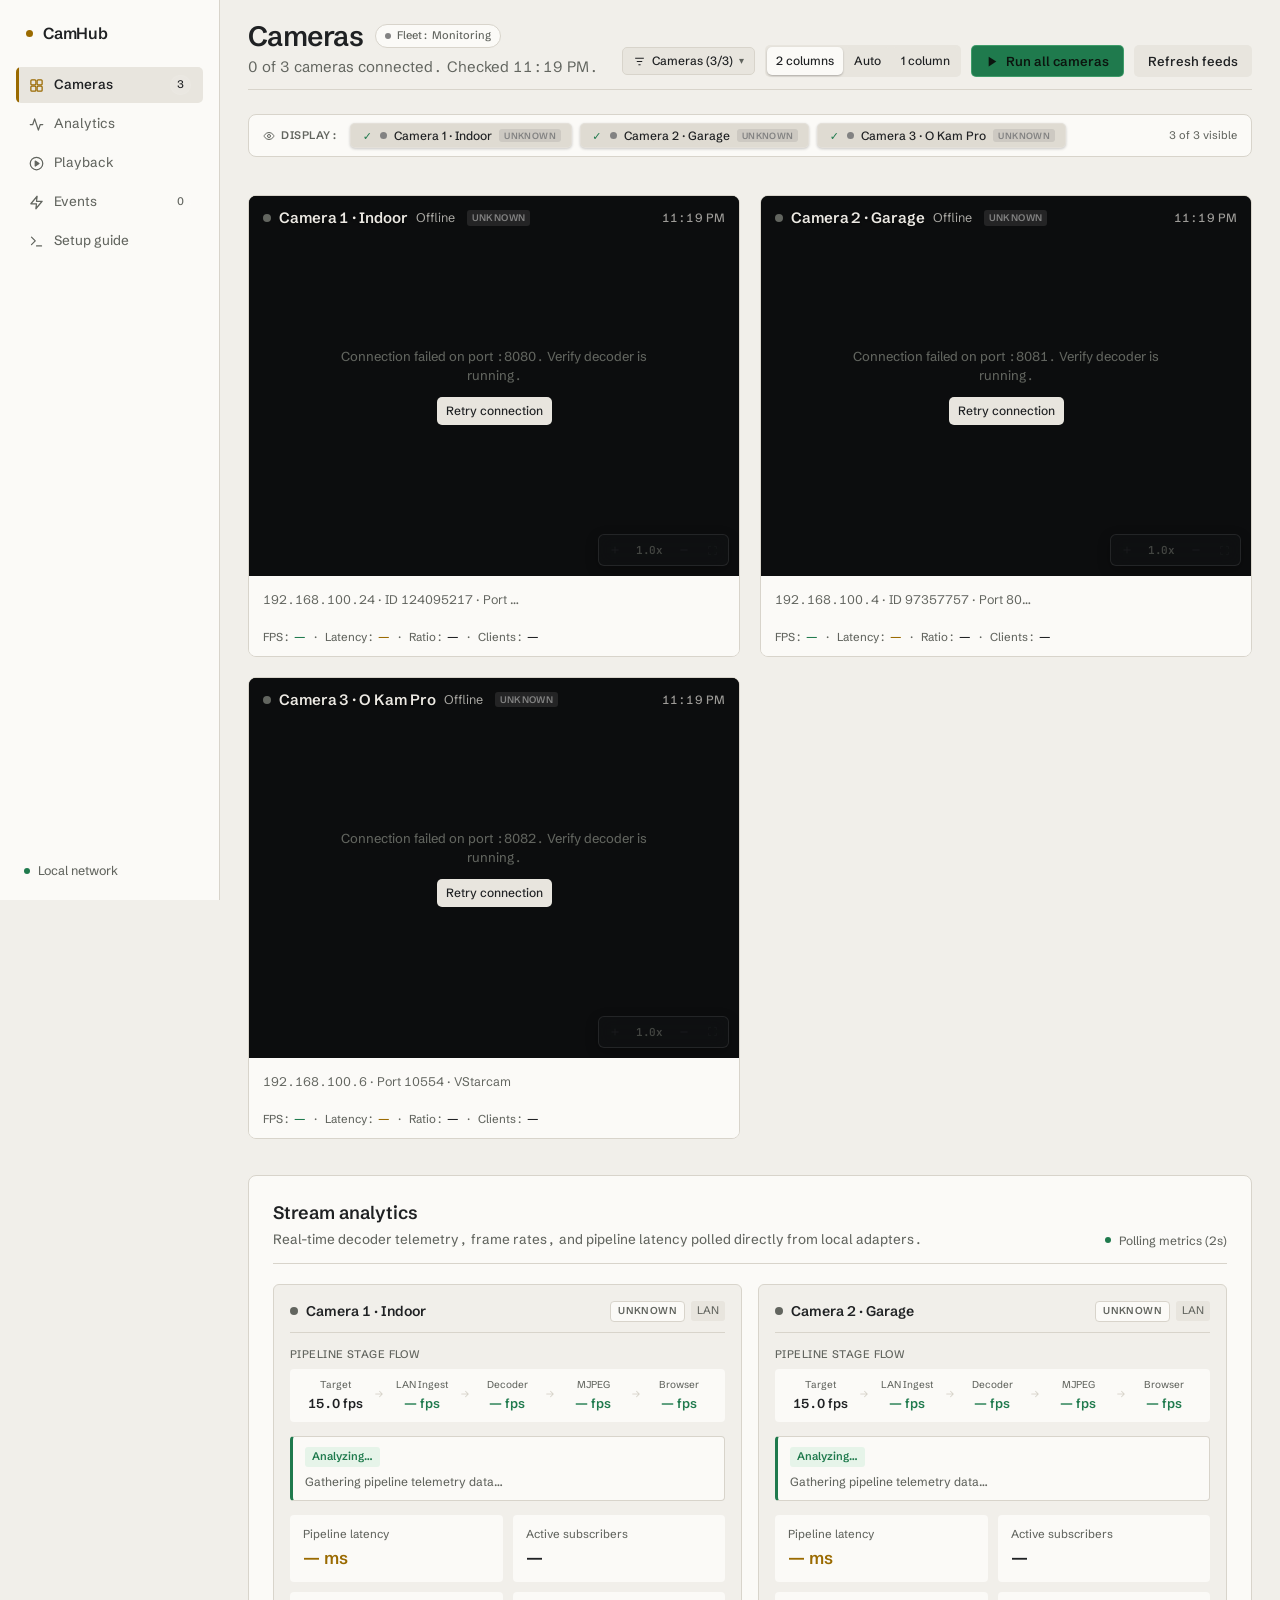
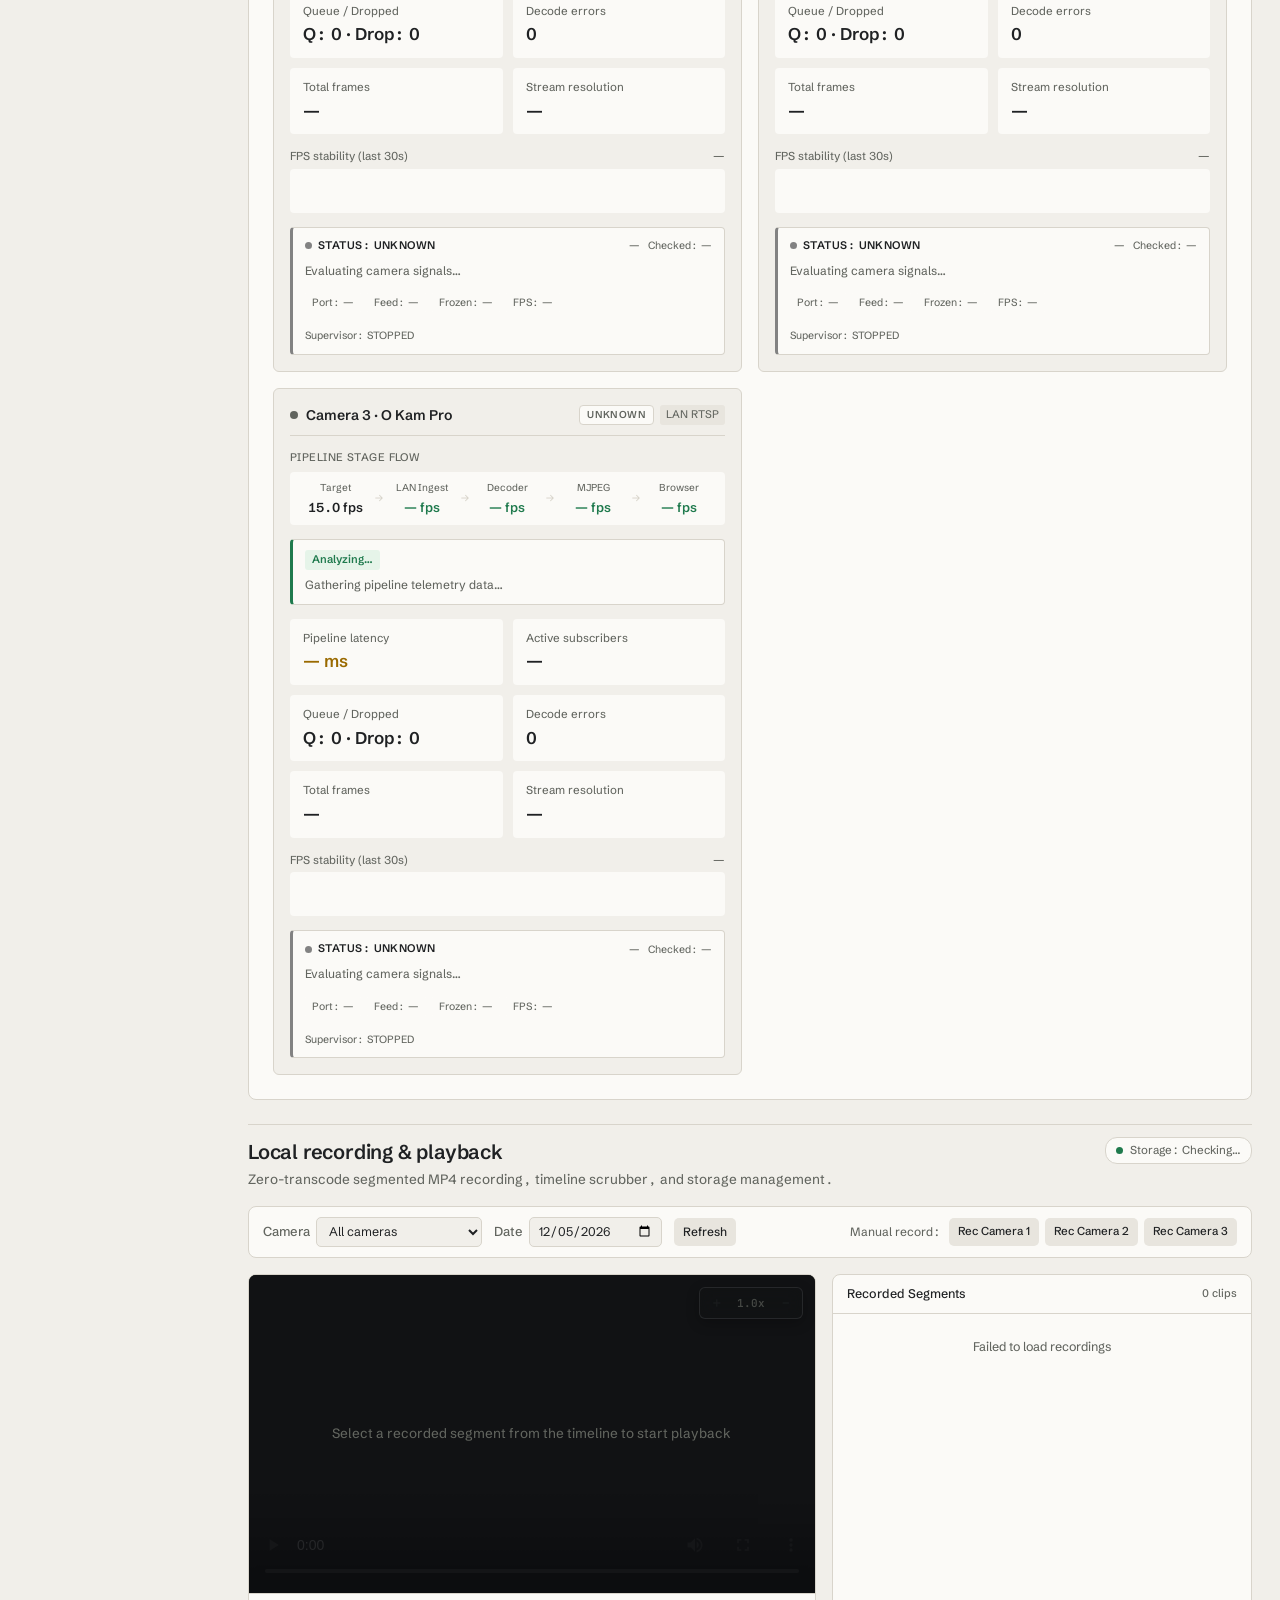
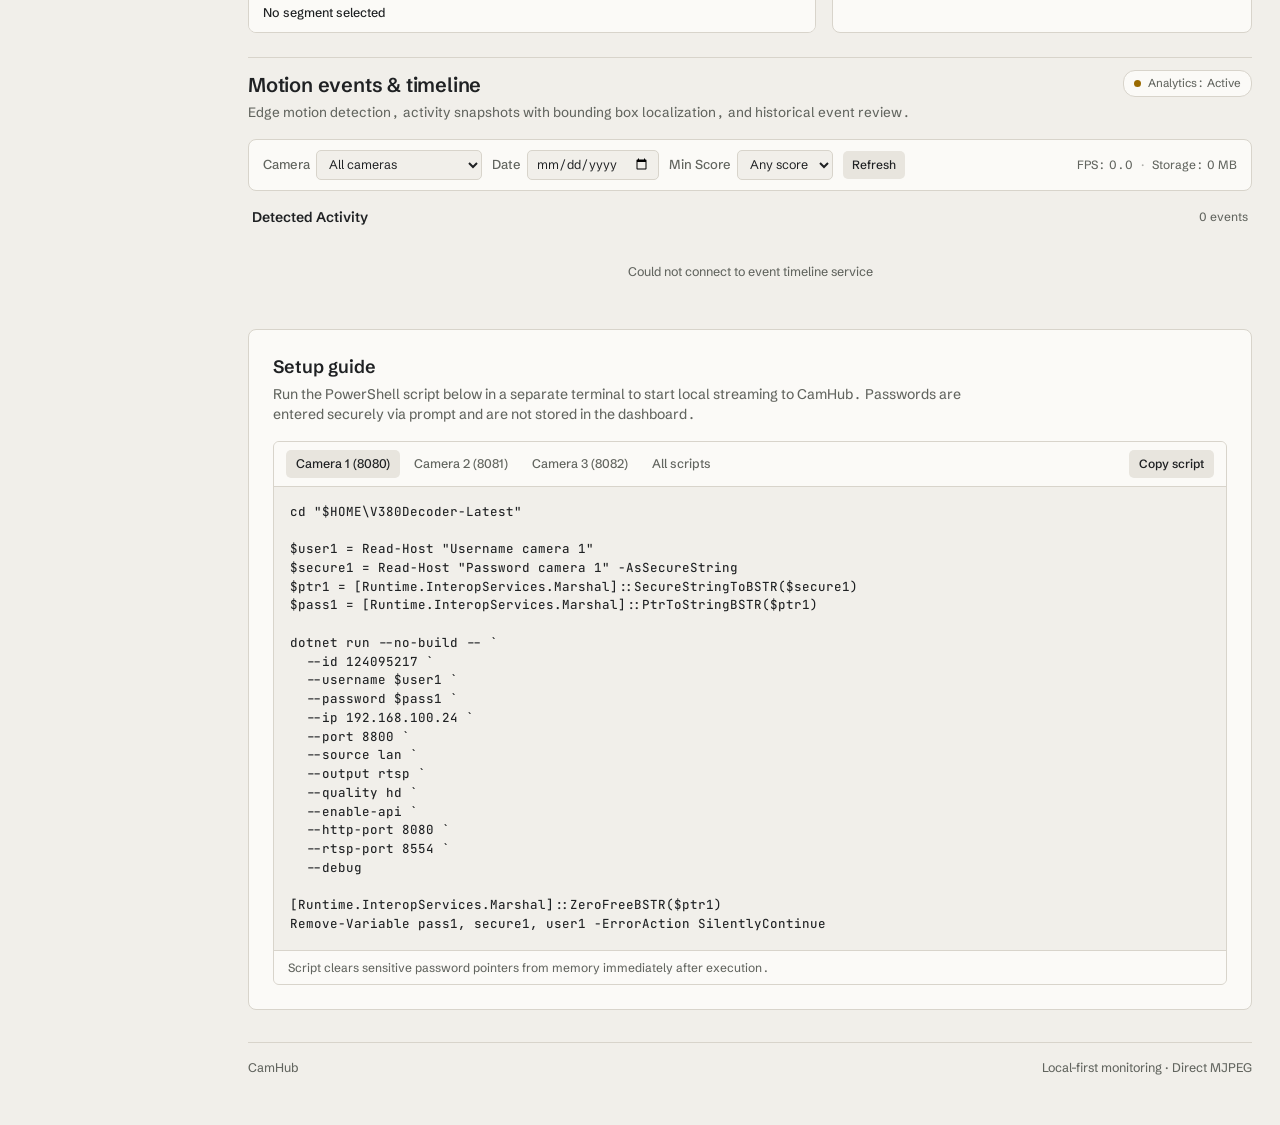
==== commit 97c14e25: "feat: Add interactive CCTV Digital Zoom, Pan, and Fullscreen capabilities" ====
--- a/index.html
+++ b/index.html
@@ -208,6 +208,11 @@
               <video id="playback-video" controls preload="metadata" playsinline class="playback-video">
                 Your browser does not support HTML5 video.
               </video>
+              <div class="tile-zoom-bar playback-zoom-bar" id="playback-zoom-bar">
+                <button class="tile-zoom-btn" id="playback-zoom-in" type="button" title="Zoom in (+)">＋</button>
+                <button class="tile-zoom-btn zoom-level-badge" id="playback-zoom-reset" type="button" title="Reset zoom (1.0x)"><span id="playback-zoom-val">1.0x</span></button>
+                <button class="tile-zoom-btn" id="playback-zoom-out" type="button" title="Zoom out (-)">－</button>
+              </div>
               <div id="playback-empty-placeholder" class="playback-placeholder">
                 <p>Select a recorded segment from the timeline to start playback</p>
               </div>
--- a/styles.css
+++ b/styles.css
@@ -2522,3 +2522,156 @@
   max-width: 400px;
 }
 
+/* =============================================================================
+   CCTV Digital Zoom & Pan Controls
+   ============================================================================= */
+
+.camera-feed {
+  width: 100%;
+  height: 100%;
+  object-fit: contain;
+  display: block;
+  transform-origin: center center;
+  user-select: none;
+  -webkit-user-drag: none;
+  will-change: transform;
+}
+
+.playback-video {
+  transform-origin: center center;
+  will-change: transform;
+}
+
+.video-container.is-zoomed,
+.player-wrapper.is-zoomed {
+  cursor: grab !important;
+}
+
+.video-container.is-panning,
+.player-wrapper.is-panning {
+  cursor: grabbing !important;
+}
+
+.video-container.is-zoomed .camera-feed,
+.player-wrapper.is-zoomed .playback-video {
+  cursor: inherit;
+}
+
+/* Floating Zoom Control Bar */
+.tile-zoom-bar {
+  position: absolute;
+  bottom: 10px;
+  right: 10px;
+  z-index: 15;
+  display: inline-flex;
+  align-items: center;
+  gap: 2px;
+  background-color: rgba(18, 20, 22, 0.82);
+  backdrop-filter: blur(8px);
+  -webkit-backdrop-filter: blur(8px);
+  border: 1px solid rgba(255, 255, 255, 0.14);
+  border-radius: 6px;
+  padding: 3px;
+  box-shadow: 0 4px 14px rgba(0, 0, 0, 0.4);
+  opacity: 0.65;
+  transition: opacity 0.15s ease, transform 0.15s ease;
+}
+
+.video-container:hover .tile-zoom-bar,
+.video-container.is-zoomed .tile-zoom-bar,
+.player-wrapper:hover .tile-zoom-bar,
+.player-wrapper.is-zoomed .tile-zoom-bar,
+.tile-zoom-bar:hover {
+  opacity: 1;
+  transform: translateY(0);
+}
+
+.tile-zoom-btn {
+  width: 26px;
+  height: 24px;
+  display: inline-flex;
+  align-items: center;
+  justify-content: center;
+  background: transparent;
+  color: var(--text);
+  border: none;
+  border-radius: 4px;
+  font-family: inherit;
+  font-size: 13px;
+  font-weight: 600;
+  cursor: pointer;
+  padding: 0;
+  transition: background-color 0.12s ease, color 0.12s ease, transform 0.08s ease;
+}
+
+.tile-zoom-btn:hover {
+  background-color: rgba(255, 255, 255, 0.15);
+  color: #fff;
+}
+
+.tile-zoom-btn:active {
+  transform: scale(0.92);
+}
+
+.tile-zoom-btn.zoom-level-badge {
+  width: auto;
+  min-width: 38px;
+  padding: 0 6px;
+  font-size: 11px;
+  font-family: var(--font-mono);
+  color: var(--muted);
+  letter-spacing: -0.02em;
+}
+
+.tile-zoom-btn.zoom-level-badge:hover {
+  color: var(--accent);
+}
+
+.tile-zoom-btn.zoom-level-badge span.is-active {
+  color: var(--accent);
+  font-weight: 700;
+}
+
+/* Fullscreen Tile Styling */
+.video-container:fullscreen {
+  width: 100vw;
+  height: 100vh;
+  max-height: 100vh;
+  min-height: 100vh;
+  background-color: #000;
+  border-radius: 0;
+  outline: none;
+}
+
+.video-container:fullscreen .camera-feed {
+  width: 100vw;
+  height: 100vh;
+  object-fit: contain;
+}
+
+.video-container:fullscreen .tile-scrim {
+  padding: 18px 24px;
+  background: linear-gradient(180deg, rgba(0,0,0,0.85) 0%, transparent 100%);
+}
+
+.video-container:fullscreen .tile-zoom-bar {
+  bottom: 24px;
+  right: 24px;
+  padding: 5px;
+  gap: 4px;
+}
+
+.video-container:fullscreen .tile-zoom-btn {
+  width: 32px;
+  height: 30px;
+  font-size: 15px;
+}
+
+/* Playback Zoom Bar */
+.playback-zoom-bar {
+  position: absolute;
+  top: 12px;
+  right: 12px;
+  bottom: auto;
+}
+
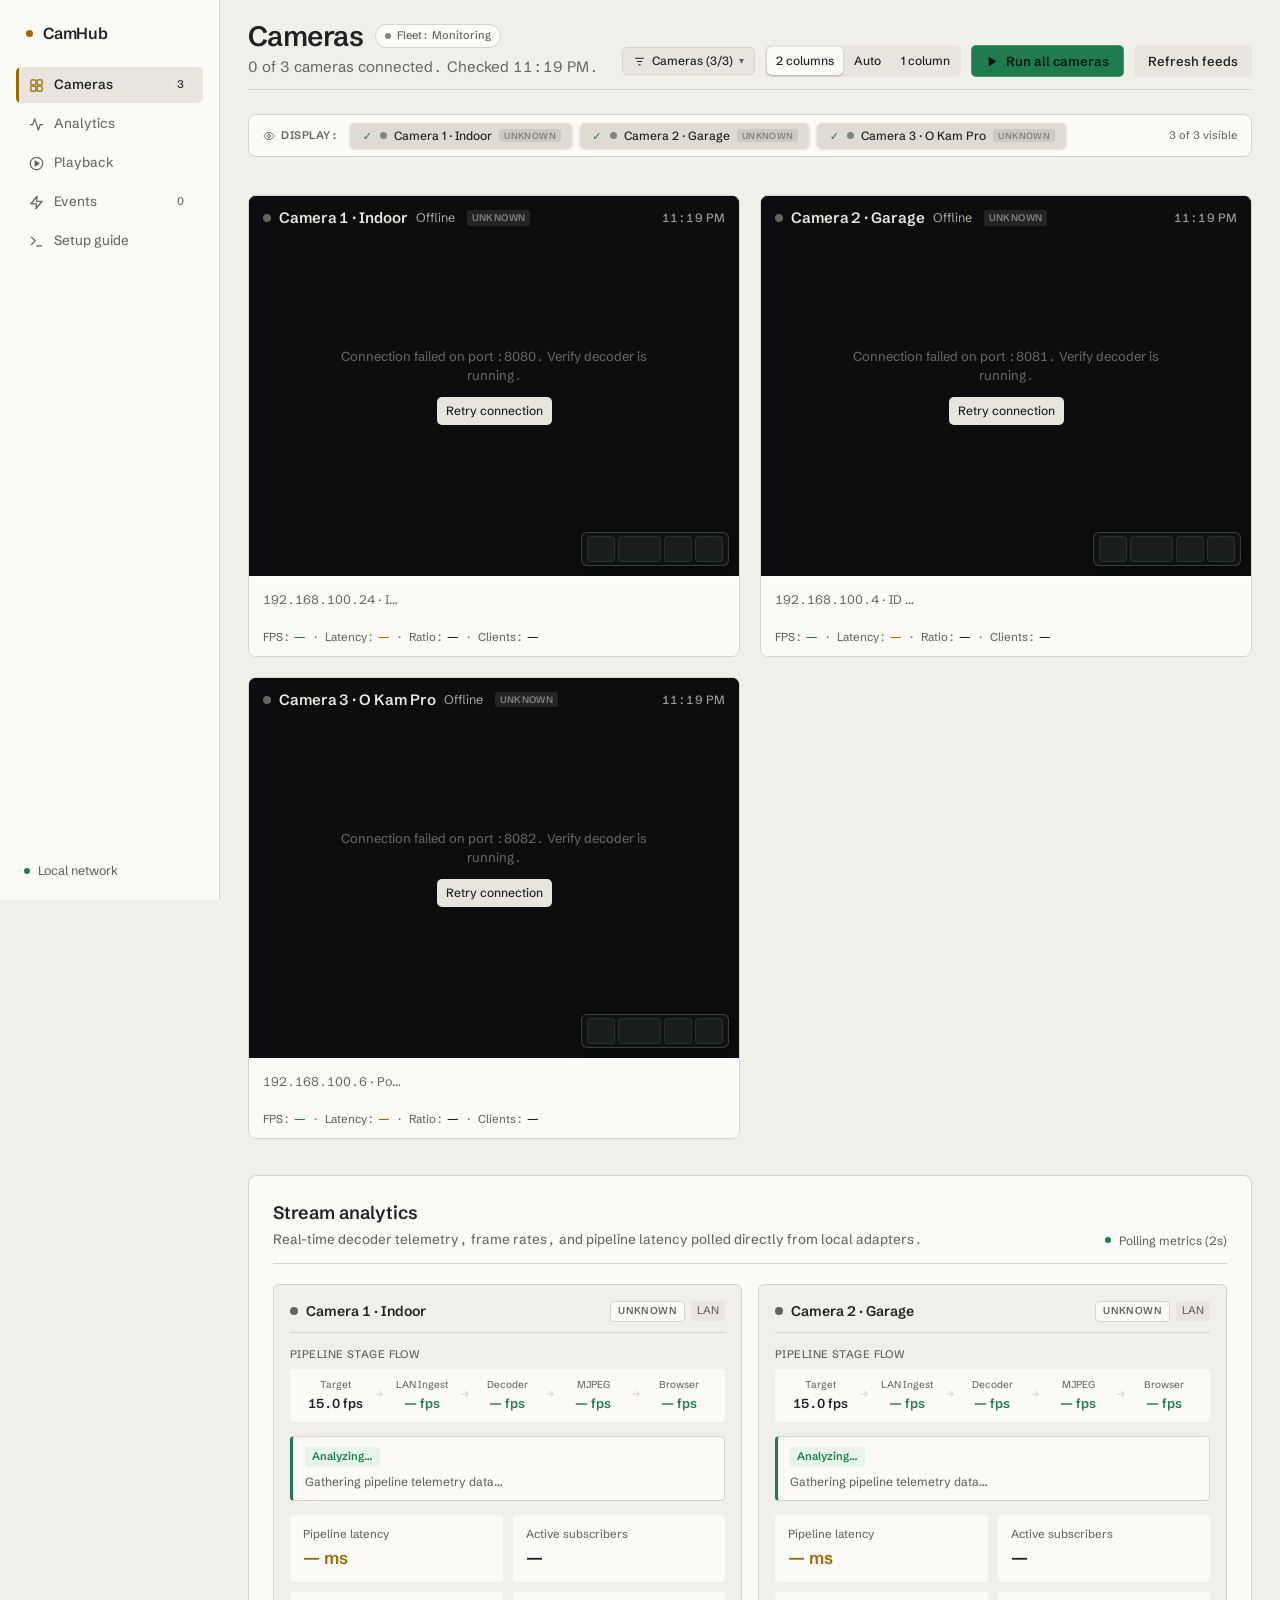
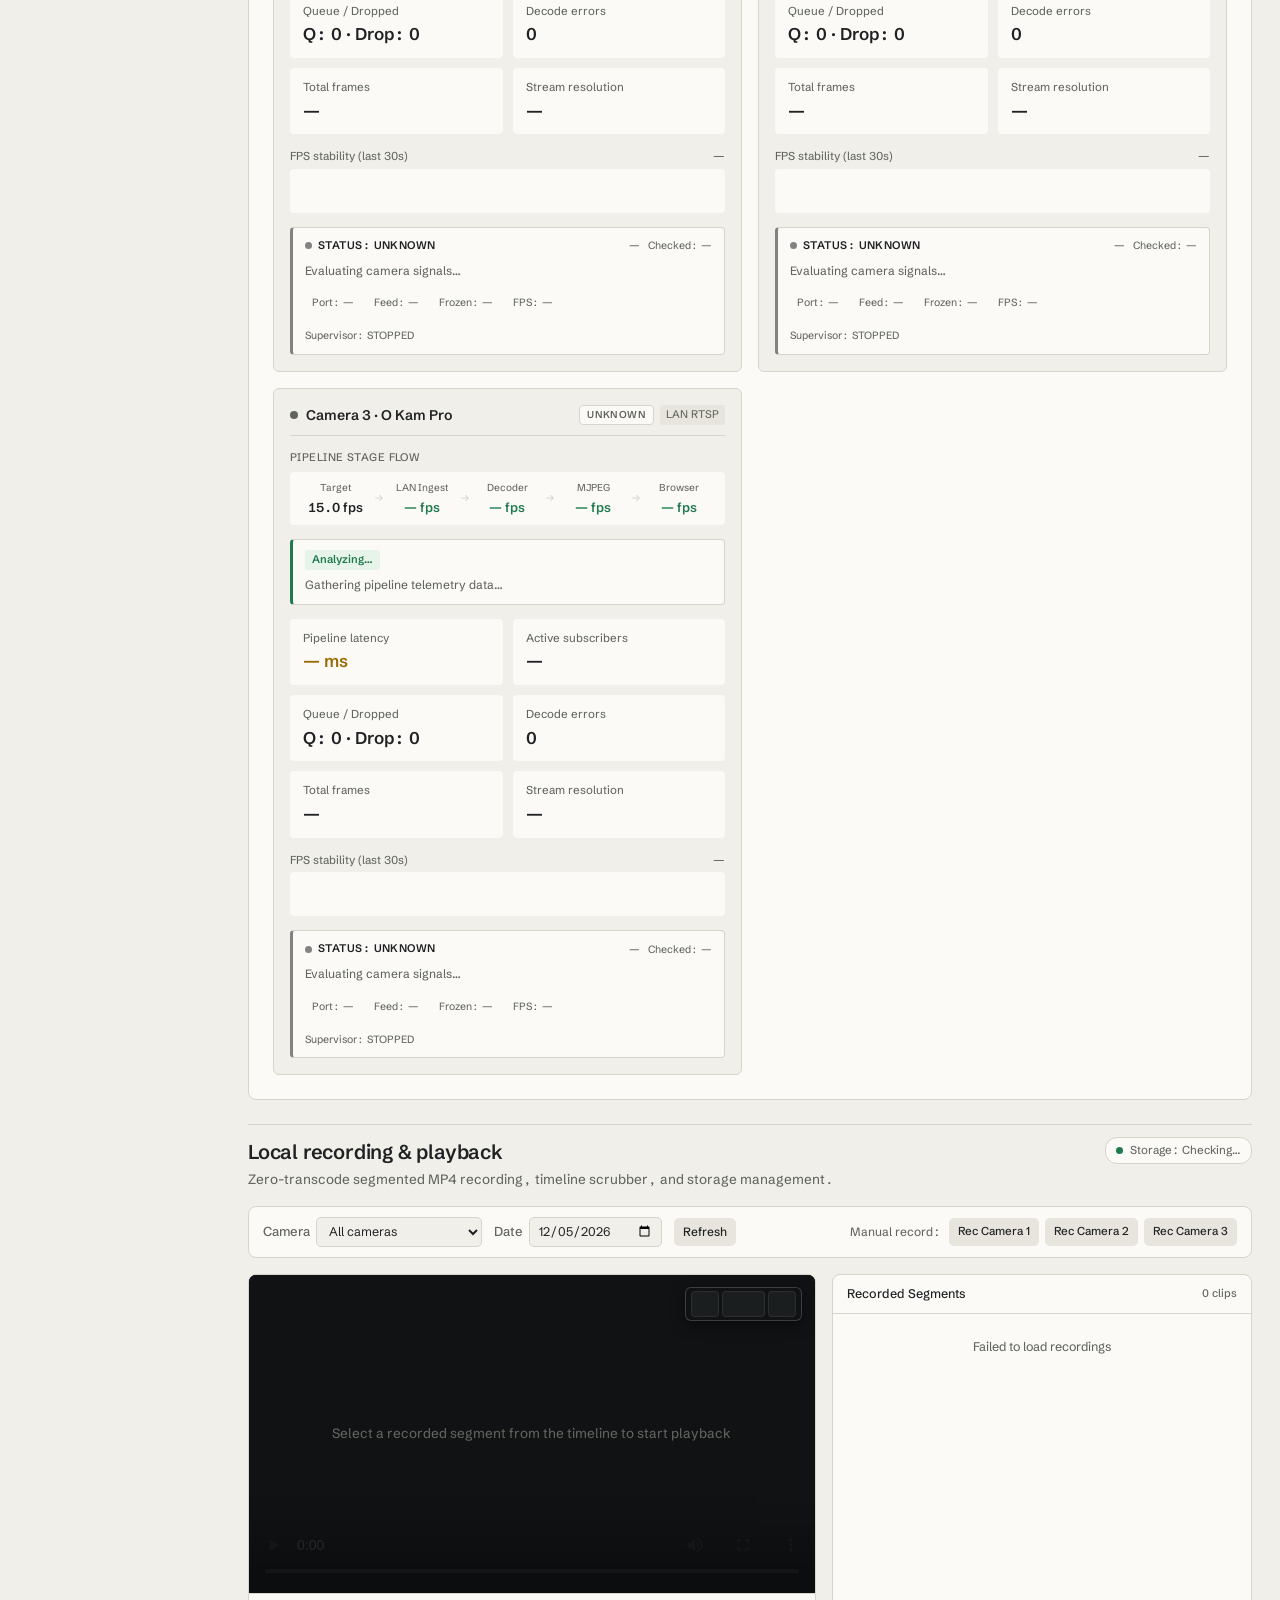
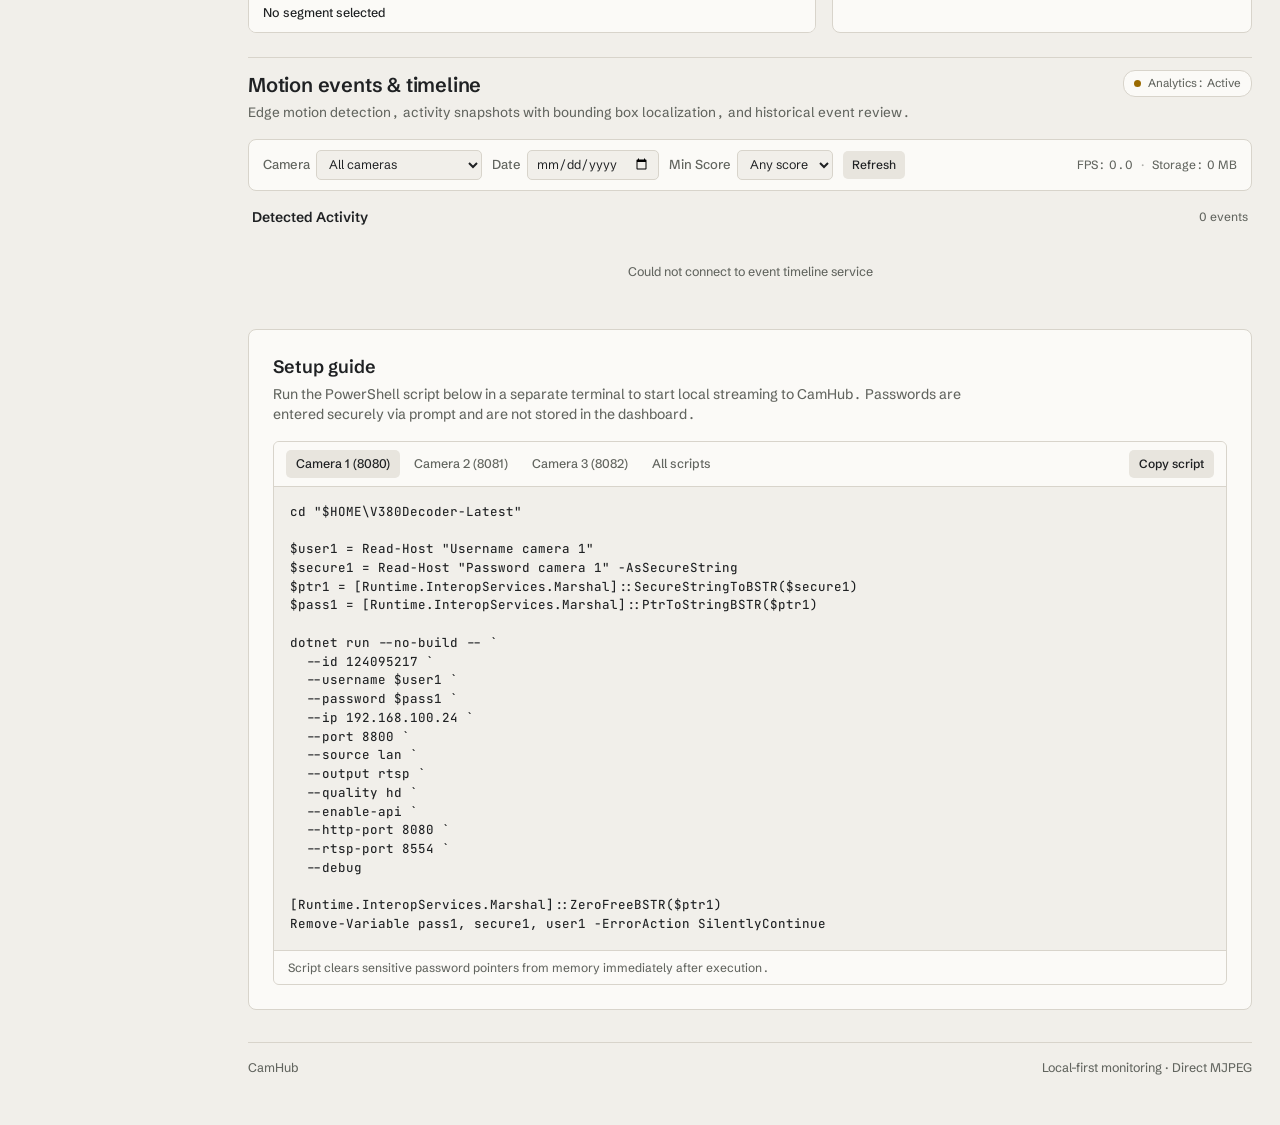
==== commit 5f89008a: "fix: Resolve zoom responsiveness, wheel passive event, and browser cache busting" ====
--- a/index.html
+++ b/index.html
@@ -8,7 +8,7 @@
   <link rel="preconnect" href="https://fonts.googleapis.com">
   <link rel="preconnect" href="https://fonts.gstatic.com" crossorigin>
   <link href="https://fonts.googleapis.com/css2?family=Schibsted+Grotesk:ital,wght@0,400..900;1,400..900&family=JetBrains+Mono:wght@400;500&display=swap" rel="stylesheet">
-  <link rel="stylesheet" href="styles.css" />
+  <link rel="stylesheet" href="styles.css?v=2.2" />
 </head>
 <body>
   <div class="app-shell">
@@ -388,6 +388,6 @@
 
   <div class="toast-container" id="toast-container" aria-live="polite"></div>
 
-  <script src="app.js"></script>
+  <script src="app.js?v=2.2"></script>
 </body>
 </html>
--- a/styles.css
+++ b/styles.css
@@ -2562,19 +2562,20 @@
   position: absolute;
   bottom: 10px;
   right: 10px;
-  z-index: 15;
+  z-index: 30;
   display: inline-flex;
   align-items: center;
-  gap: 2px;
-  background-color: rgba(18, 20, 22, 0.82);
+  gap: 3px;
+  background-color: rgba(18, 20, 22, 0.9);
   backdrop-filter: blur(8px);
   -webkit-backdrop-filter: blur(8px);
-  border: 1px solid rgba(255, 255, 255, 0.14);
+  border: 1px solid rgba(255, 255, 255, 0.2);
   border-radius: 6px;
-  padding: 3px;
-  box-shadow: 0 4px 14px rgba(0, 0, 0, 0.4);
-  opacity: 0.65;
-  transition: opacity 0.15s ease, transform 0.15s ease;
+  padding: 3px 5px;
+  box-shadow: 0 4px 16px rgba(0, 0, 0, 0.5);
+  opacity: 0.92;
+  transition: opacity 0.15s ease, transform 0.15s ease, border-color 0.15s ease;
+  pointer-events: auto;
 }
 
 .video-container:hover .tile-zoom-bar,
@@ -2583,18 +2584,18 @@
 .player-wrapper.is-zoomed .tile-zoom-bar,
 .tile-zoom-bar:hover {
   opacity: 1;
-  transform: translateY(0);
+  border-color: rgba(233, 180, 76, 0.5);
 }
 
 .tile-zoom-btn {
-  width: 26px;
-  height: 24px;
+  width: 28px;
+  height: 26px;
   display: inline-flex;
   align-items: center;
   justify-content: center;
-  background: transparent;
-  color: var(--text);
-  border: none;
+  background: rgba(255, 255, 255, 0.05);
+  color: var(--text);
+  border: 1px solid rgba(255, 255, 255, 0.08);
   border-radius: 4px;
   font-family: inherit;
   font-size: 13px;
@@ -2605,8 +2606,9 @@
 }
 
 .tile-zoom-btn:hover {
-  background-color: rgba(255, 255, 255, 0.15);
+  background-color: rgba(255, 255, 255, 0.2);
   color: #fff;
+  border-color: rgba(255, 255, 255, 0.3);
 }
 
 .tile-zoom-btn:active {
@@ -2615,11 +2617,11 @@
 
 .tile-zoom-btn.zoom-level-badge {
   width: auto;
-  min-width: 38px;
-  padding: 0 6px;
-  font-size: 11px;
+  min-width: 42px;
+  padding: 0 7px;
+  font-size: 11.5px;
   font-family: var(--font-mono);
-  color: var(--muted);
+  color: var(--text);
   letter-spacing: -0.02em;
 }
 
@@ -2630,6 +2632,69 @@
 .tile-zoom-btn.zoom-level-badge span.is-active {
   color: var(--accent);
   font-weight: 700;
+}
+
+/* Zoom & Pan Status Hint Pill (top right) */
+.zoom-pan-hint {
+  position: absolute;
+  top: 10px;
+  right: 10px;
+  z-index: 25;
+  display: inline-flex;
+  align-items: center;
+  gap: 8px;
+  background-color: rgba(18, 20, 22, 0.88);
+  backdrop-filter: blur(8px);
+  border: 1px solid var(--accent);
+  border-radius: 20px;
+  padding: 4px 10px;
+  font-size: 11.5px;
+  font-weight: 600;
+  color: var(--accent);
+  box-shadow: 0 2px 10px rgba(0, 0, 0, 0.4);
+  pointer-events: auto;
+  user-select: none;
+}
+
+.zoom-hint-reset {
+  background: none;
+  border: none;
+  color: var(--muted);
+  cursor: pointer;
+  font-size: 12px;
+  padding: 0 2px;
+  line-height: 1;
+}
+
+.zoom-hint-reset:hover {
+  color: #fff;
+}
+
+/* Card footer zoom actions group */
+.zoom-actions-group {
+  display: inline-flex;
+  align-items: center;
+  gap: 2px;
+  background-color: var(--panel);
+  border: 1px solid var(--line);
+  border-radius: var(--radius-ctrl);
+  padding: 1px;
+}
+
+.zoom-actions-group .button {
+  height: 24px;
+  padding: 0 6px;
+  font-size: 11px;
+  background: transparent;
+  border-radius: 3px;
+  font-family: var(--font-mono);
+  color: var(--muted);
+  letter-spacing: -0.02em;
+}
+
+.zoom-actions-group .button:hover {
+  background-color: var(--raise);
+  color: var(--text);
 }
 
 /* Fullscreen Tile Styling */
